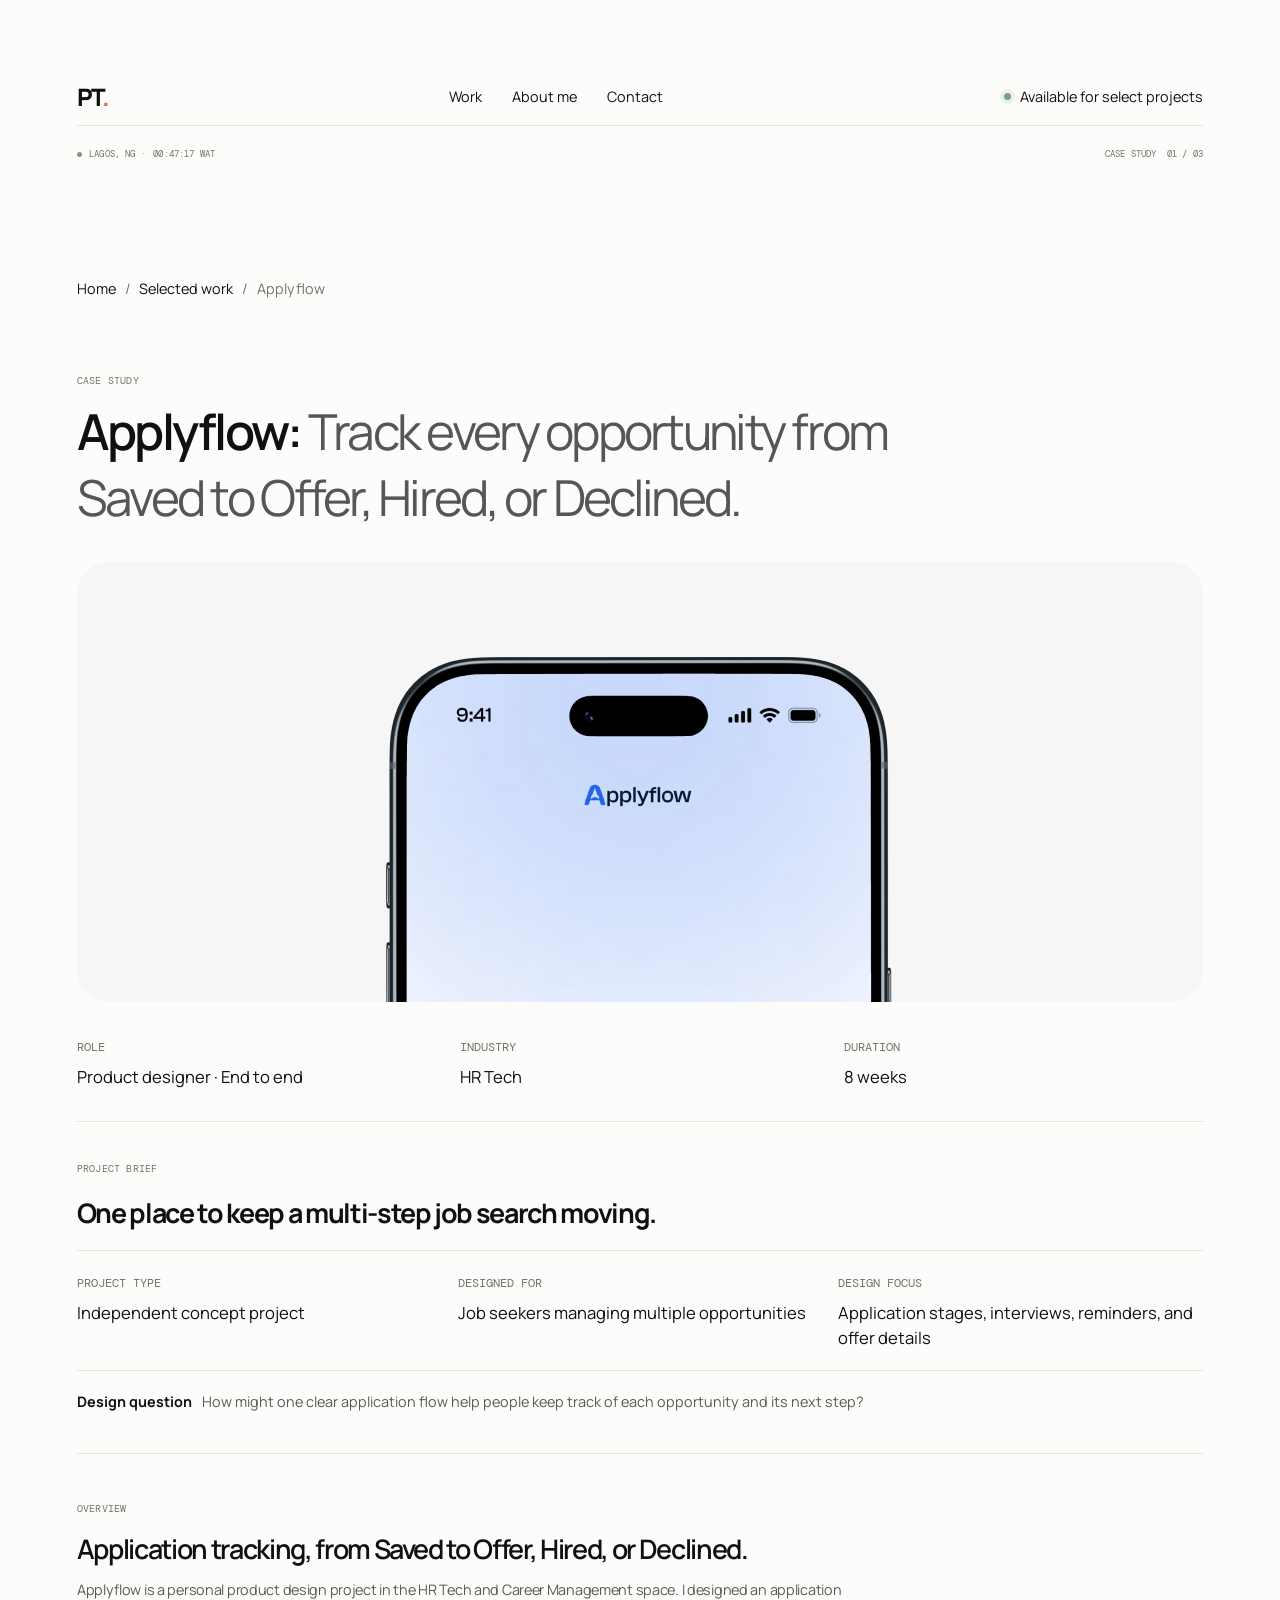
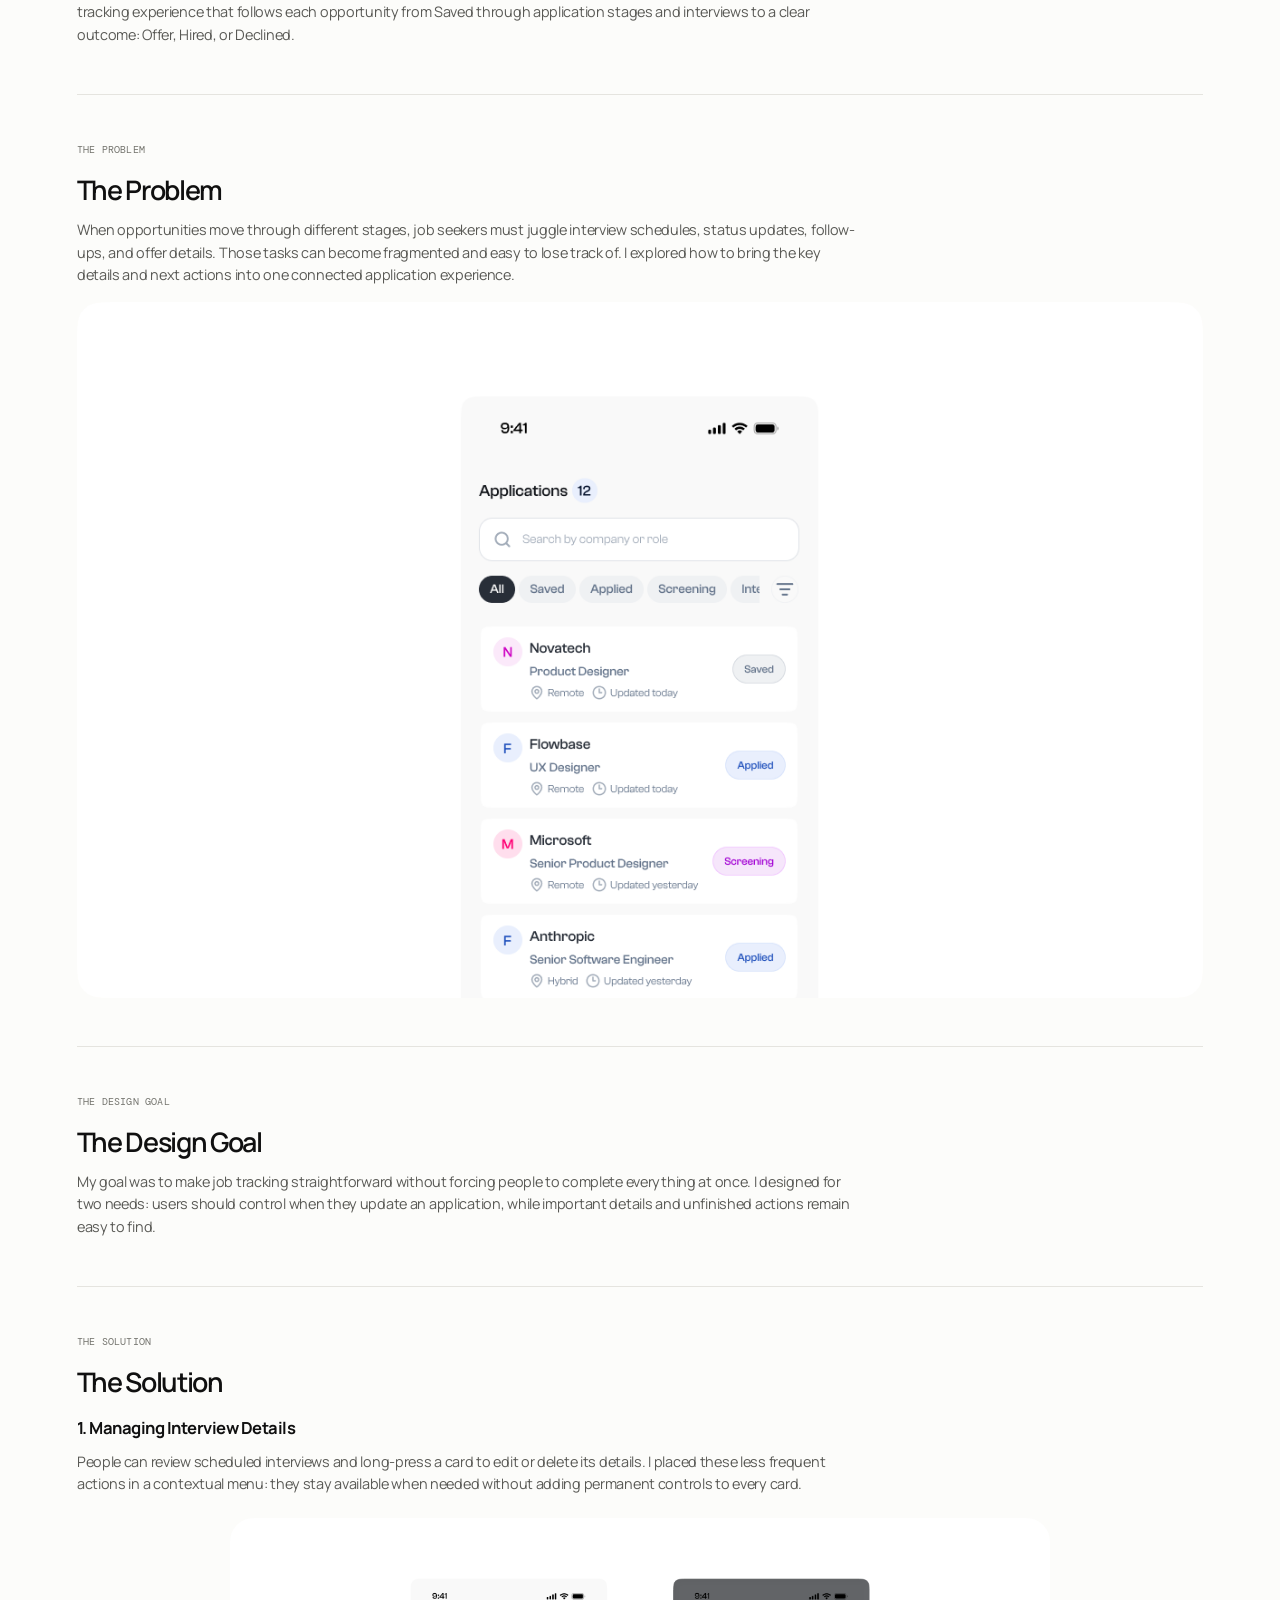
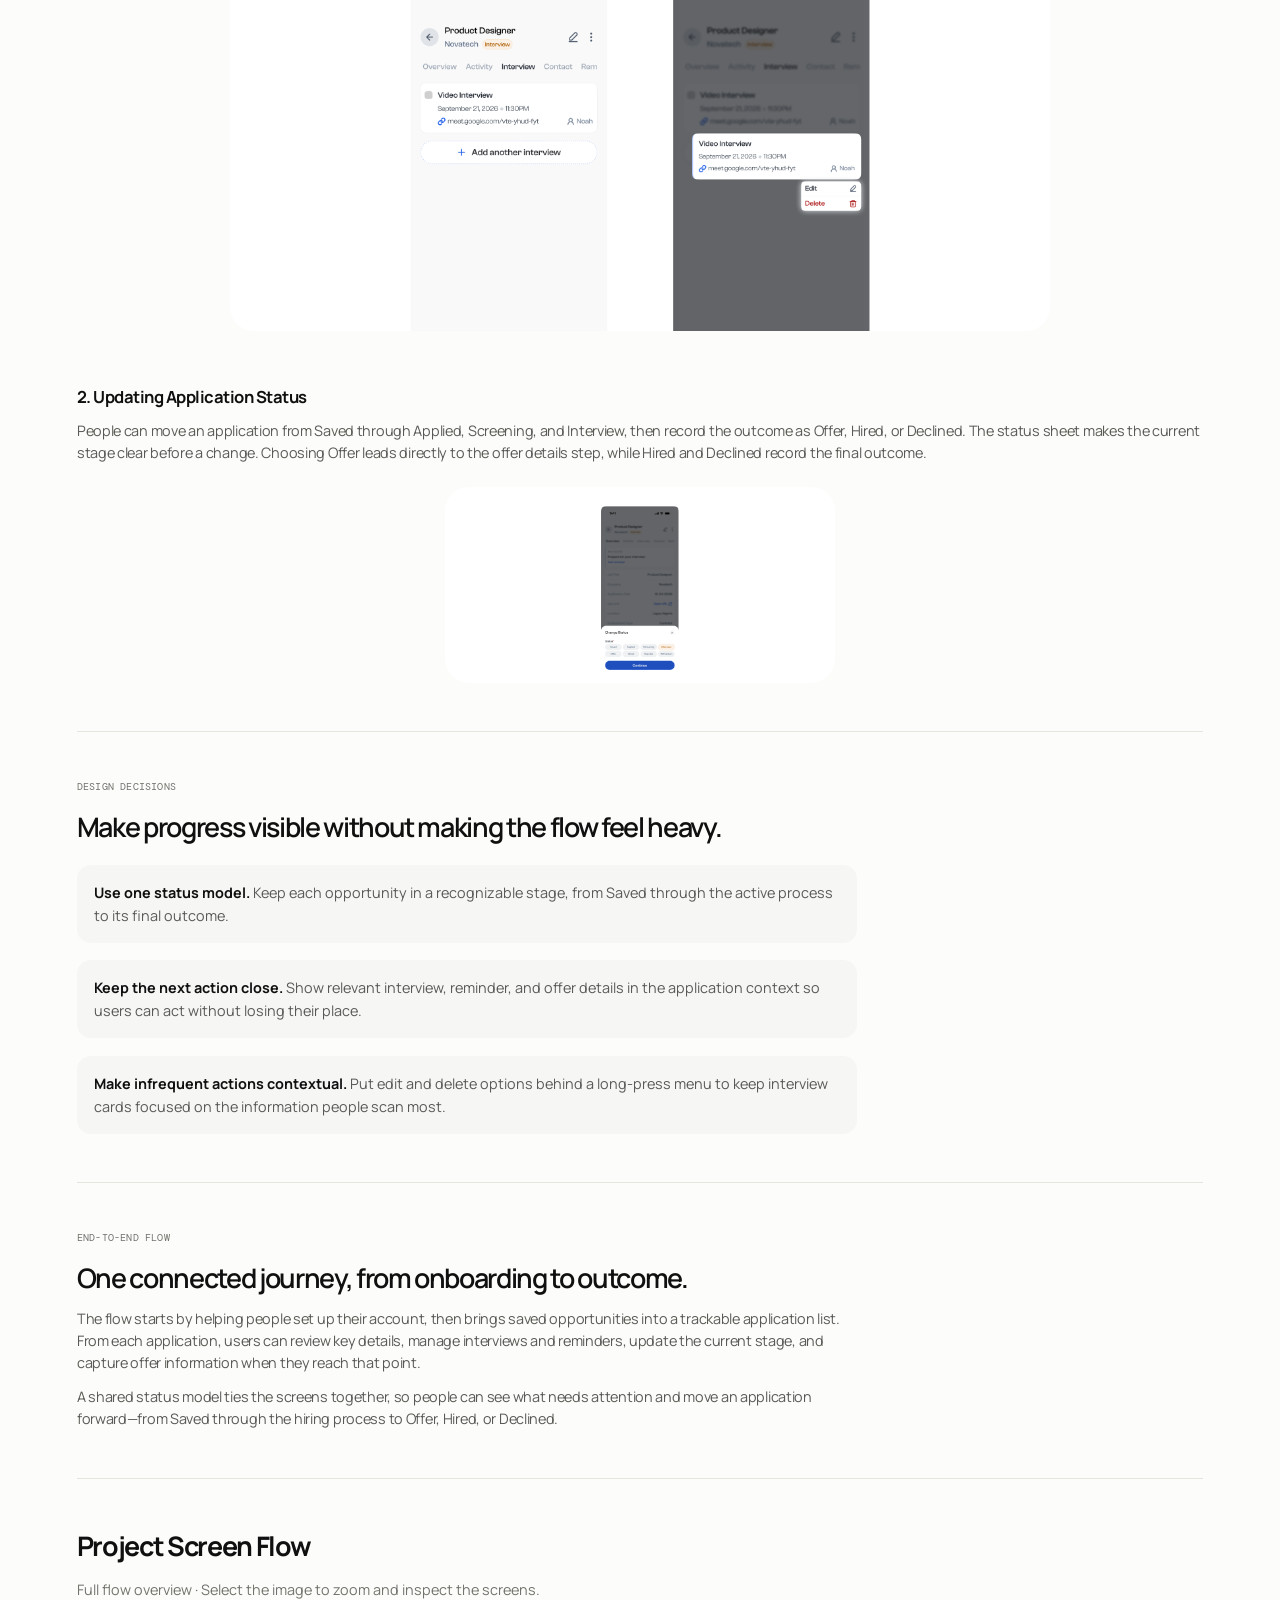
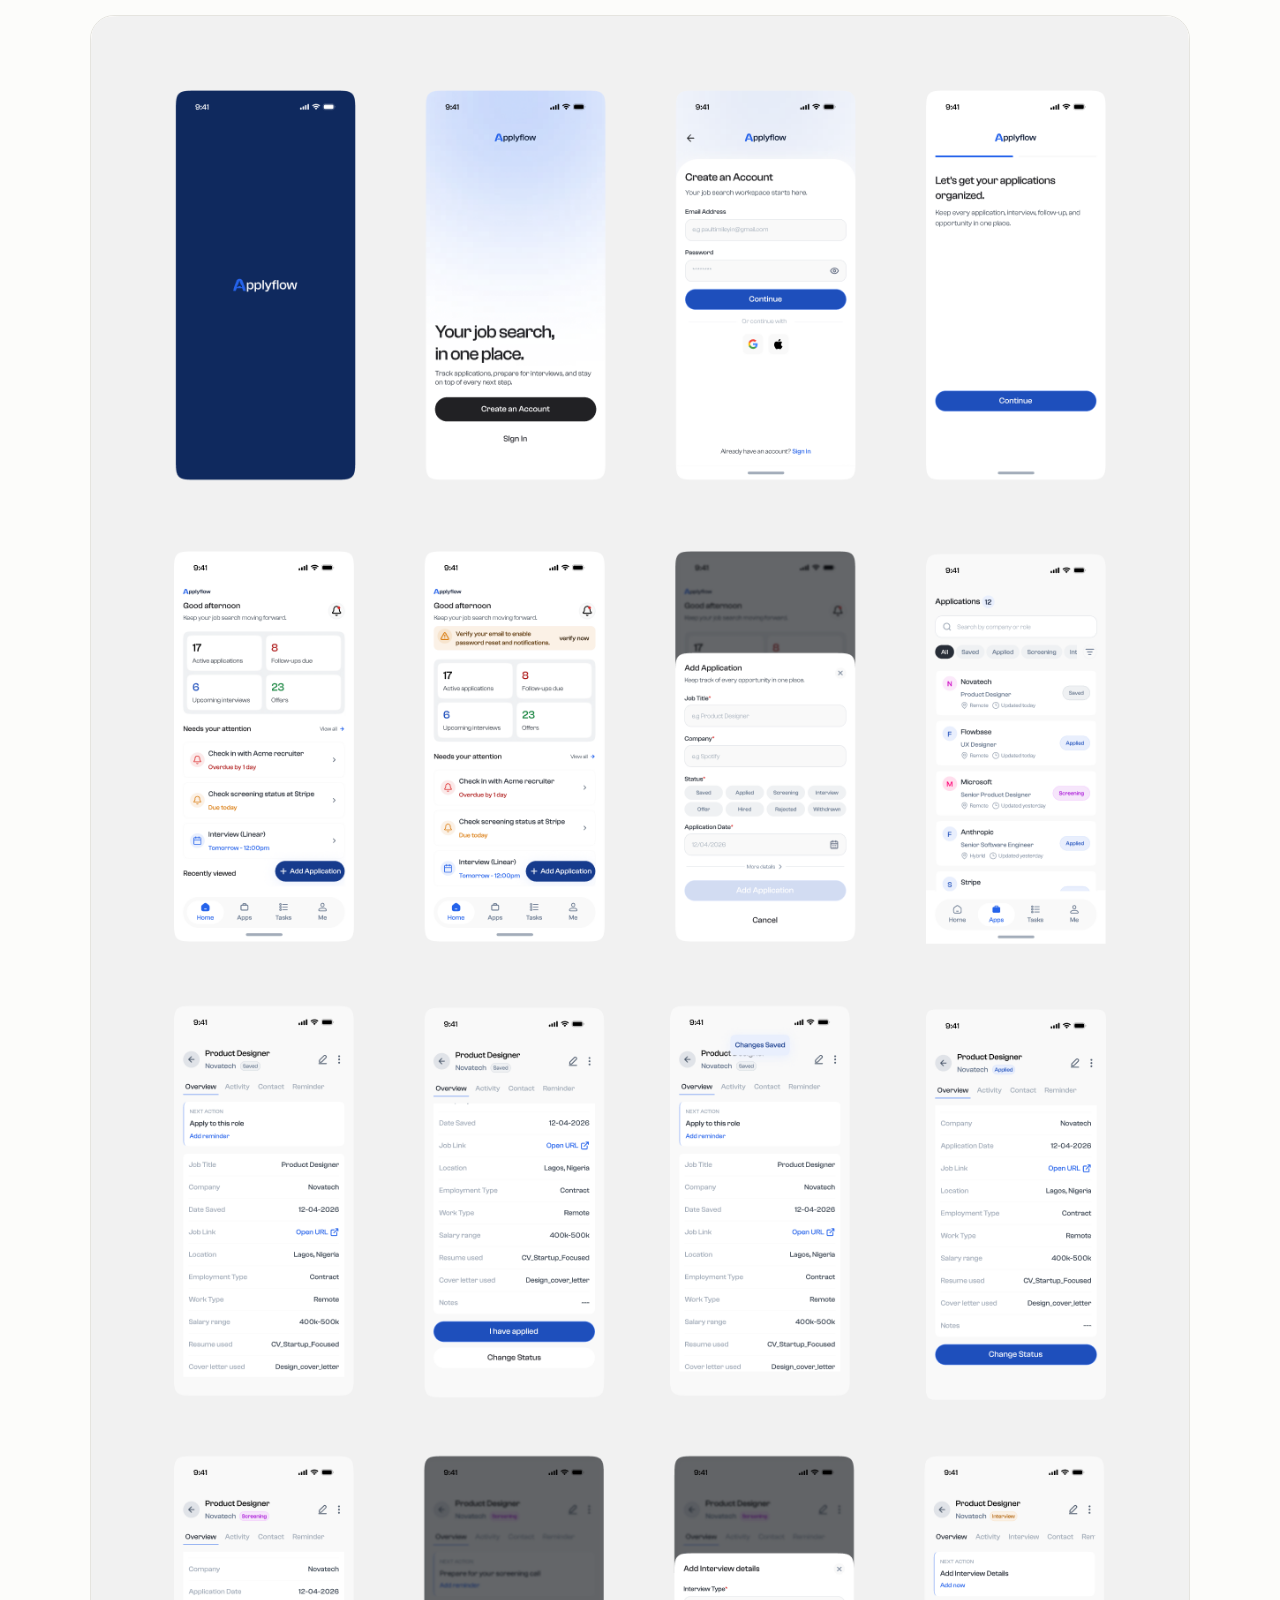
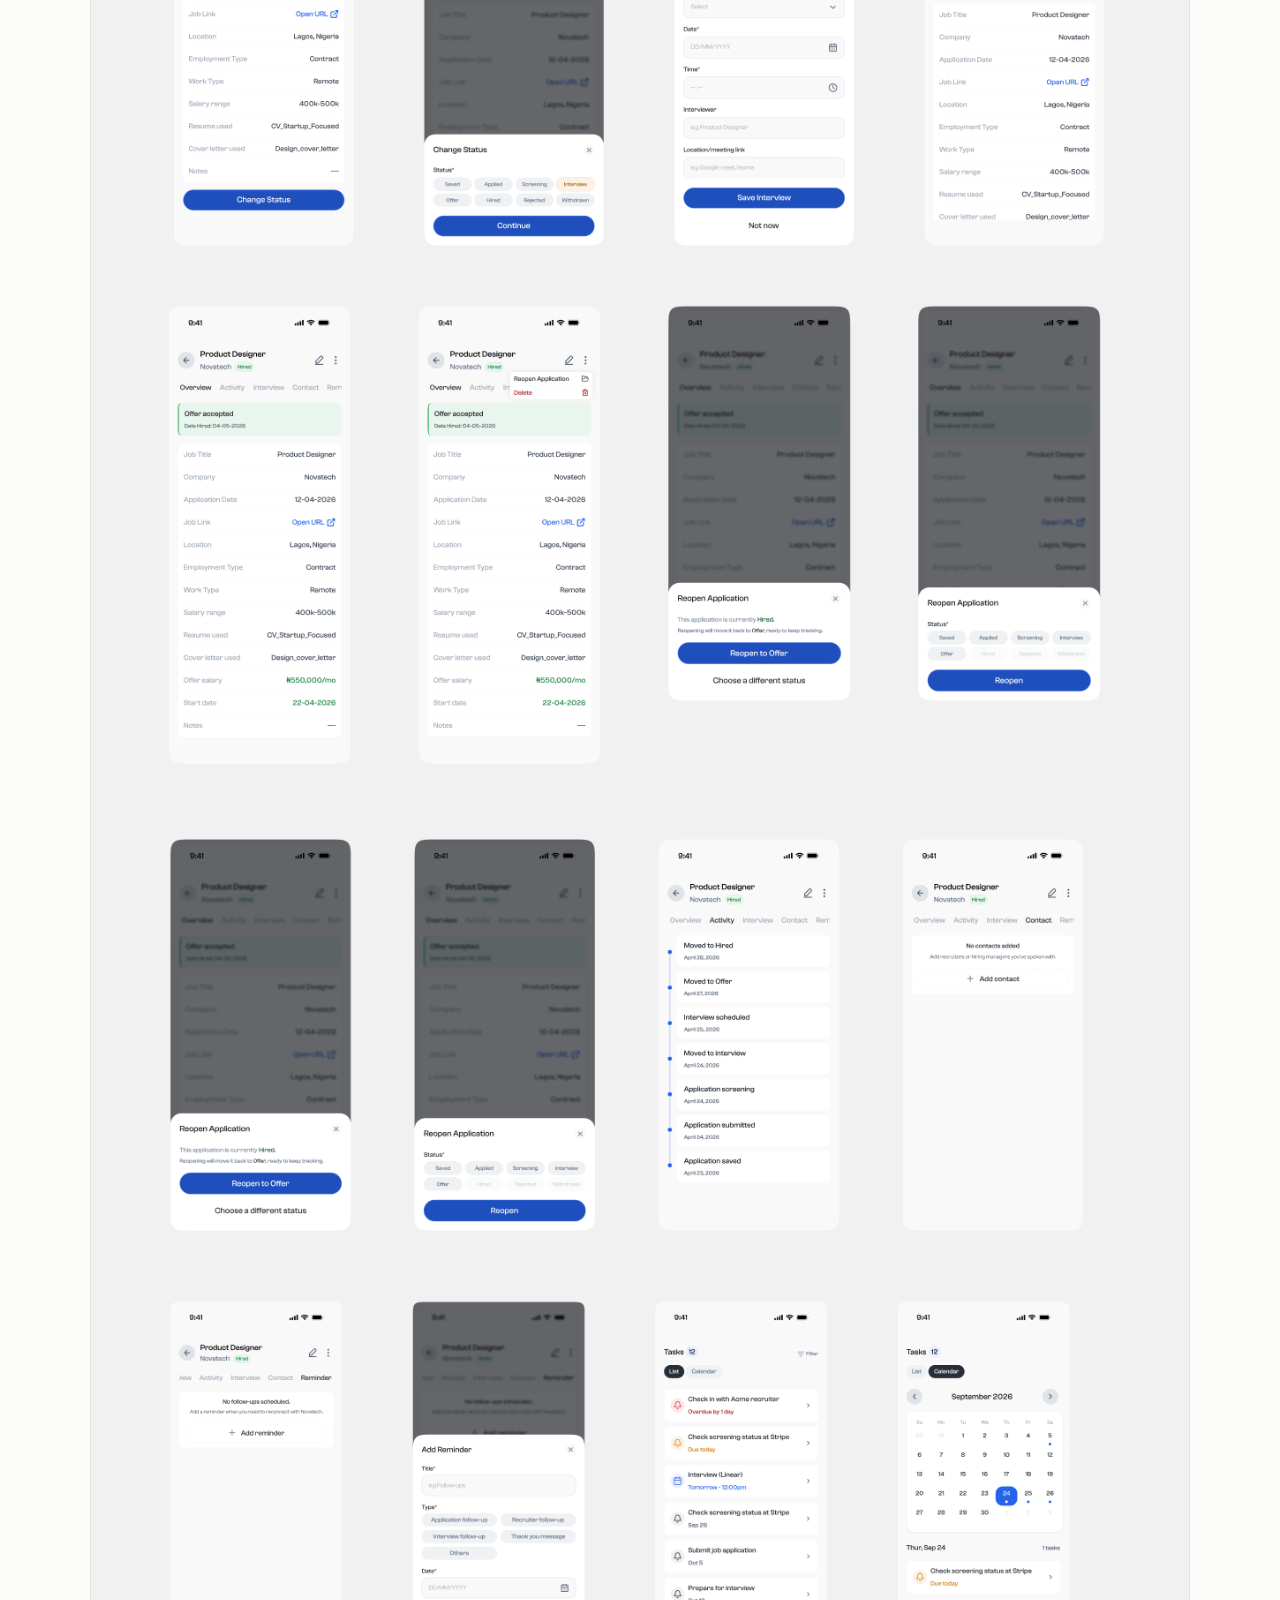
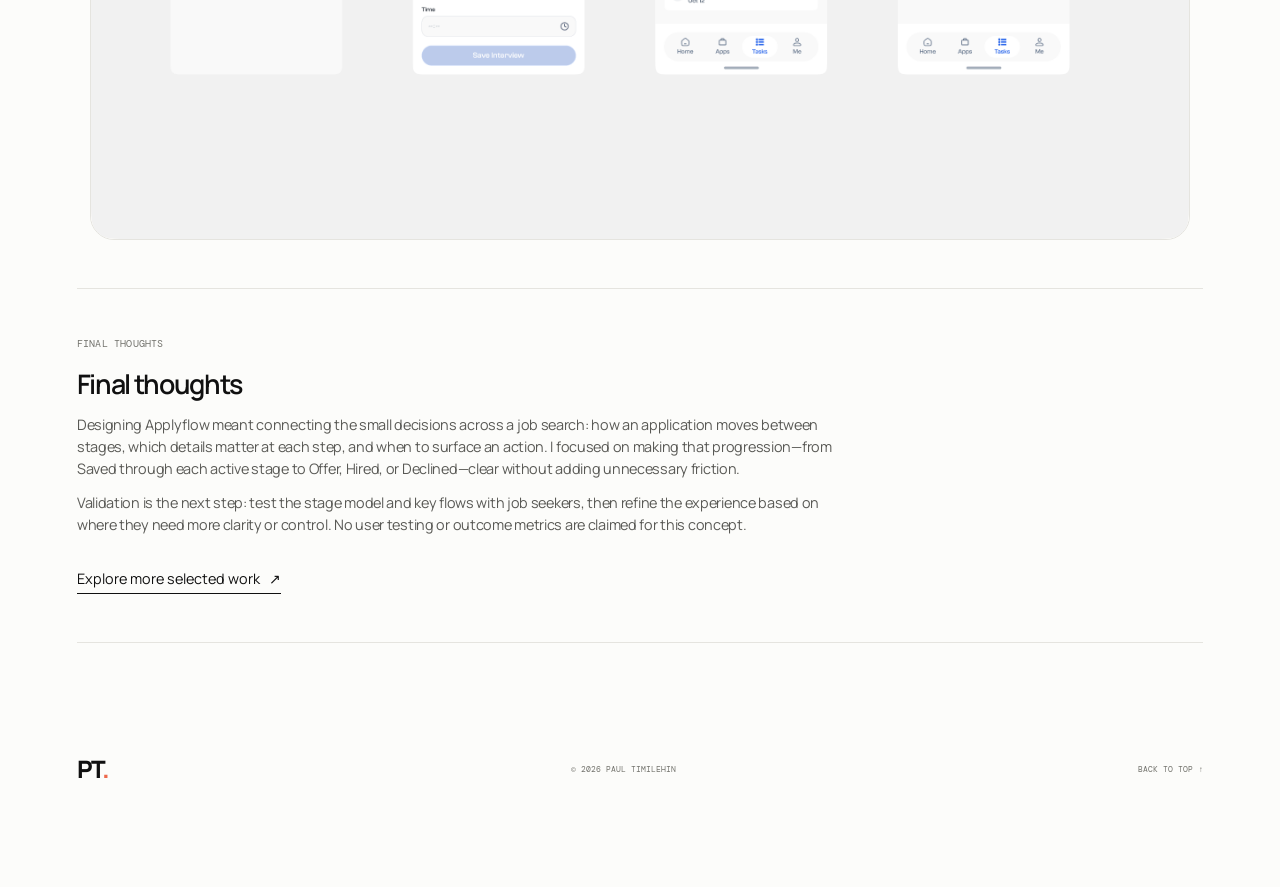
==== applyflow.html @ 63562a11 "Initial portfolio site" ====
<!doctype html>
<html lang="en">
  <head>
    <meta charset="UTF-8" />
    <meta name="viewport" content="width=device-width, initial-scale=1.0" />
    <meta name="theme-color" content="#fcfcfa" />
    <meta name="description" content="How I designed Applyflow to track opportunities from Saved through the hiring process to Offer, Hired, or Declined." />
    <title>Applyflow — Paul Timilehin</title>
    <link rel="preconnect" href="https://fonts.googleapis.com" />
    <link rel="preconnect" href="https://fonts.gstatic.com" crossorigin />
    <link href="https://fonts.googleapis.com/css2?family=DM+Mono:wght@400;500&family=Manrope:wght@400;500;600;700;800&display=swap" rel="stylesheet" />
    <link rel="stylesheet" href="styles.css" />
    <script src="applyflow.js" defer></script>
    <script src="site-clock.js" defer></script>
  </head>
  <body class="case-study-page">
    <div class="site-shell case-shell" id="top">
      <header class="site-header">
        <a class="wordmark" href="index.html" aria-label="Paul Timilehin, home">PT<span>.</span></a>
        <nav class="main-nav" id="main-nav" aria-label="Main navigation">
          <a href="index.html#work">Work</a>
          <a href="about.html">About me</a>
          <a href="index.html#contact">Contact</a>
        </nav>
        <a class="availability" href="index.html#contact"><span class="status-dot" aria-hidden="true"></span>Available for select projects</a>
        <button class="menu-toggle" type="button" aria-label="Open navigation" aria-expanded="false"><span></span><span></span></button>
      </header>
      <div class="header-subline"><span class="location-clock">LAGOS, NG · <time id="lagos-clock" aria-label="Current local time in Lagos">--:--:-- WAT</time></span><span class="case-counter">CASE STUDY&nbsp; 01 / 03</span></div>

      <main>
        <section class="case-hero" aria-labelledby="case-title">
          <nav class="breadcrumb" aria-label="Breadcrumb">
            <a href="index.html">Home</a>
            <span aria-hidden="true">/</span>
            <a href="index.html#work">Selected work</a>
            <span aria-hidden="true">/</span>
            <span aria-current="page">Applyflow</span>
          </nav>
          <div class="case-title-row">
            <div>
              <div class="section-kicker">CASE STUDY</div>
              <h1 id="case-title">Applyflow: <span>Track every opportunity from Saved to Offer, Hired, or Declined.</span></h1>
            </div>
            <p class="case-deck">Designing the moments between interview, follow-up, and offer.</p>
          </div>
          <div class="case-cover" aria-label="Applyflow mobile interface and device mockup">
            <img src="assets/applyflow-figma-23-7455.png" alt="Applyflow phone mockup on a pale gray background" />
          </div>
        </section>

        <section class="case-facts" aria-label="Project details">
          <div><span>ROLE</span><p>Product designer · End to end</p></div>
          <div><span>INDUSTRY</span><p>HR Tech</p></div>
          <div><span>DURATION</span><p>8 weeks</p></div>
        </section>

        <section class="case-brief" aria-labelledby="brief-title">
          <div class="section-kicker">PROJECT BRIEF</div>
          <h2 id="brief-title">One place to keep a multi-step job search moving.</h2>
          <div class="brief-grid">
            <div><span>PROJECT TYPE</span><p>Independent concept project</p></div>
            <div><span>DESIGNED FOR</span><p>Job seekers managing multiple opportunities</p></div>
            <div><span>DESIGN FOCUS</span><p>Application stages, interviews, reminders, and offer details</p></div>
          </div>
          <p class="brief-question"><strong>Design question</strong> How might one clear application flow help people keep track of each opportunity and its next step?</p>
        </section>

        <section class="case-intro case-copy-grid" aria-labelledby="overview-title">
          <div class="section-kicker">OVERVIEW</div>
          <div class="case-copy">
            <h2 id="overview-title">Application tracking, from Saved to Offer, Hired, or Declined.</h2>
            <p>Applyflow is a personal product design project in the HR Tech and Career Management space. I designed an application tracking experience that follows each opportunity from Saved through application stages and interviews to a clear outcome: Offer, Hired, or Declined.</p>
          </div>
        </section>

        <section class="case-challenge case-copy-grid" aria-labelledby="challenge-title">
          <div class="section-kicker">THE PROBLEM</div>
          <div class="case-copy">
            <h2 id="challenge-title">The Problem</h2>
            <p>When opportunities move through different stages, job seekers must juggle interview schedules, status updates, follow-ups, and offer details. Those tasks can become fragmented and easy to lose track of. I explored how to bring the key details and next actions into one connected application experience.</p>
          </div>
          <div class="case-wide-visual"><img src="assets/applyflow-figma-26-7613.png" alt="Applyflow applications list on a mobile device" loading="lazy" decoding="async" /></div>
        </section>

        <section class="case-copy-grid" aria-labelledby="goal-title">
          <div class="section-kicker">THE DESIGN GOAL</div>
          <div class="case-copy">
            <h2 id="goal-title">The Design Goal</h2>
            <p>My goal was to make job tracking straightforward without forcing people to complete everything at once. I designed for two needs: users should control when they update an application, while important details and unfinished actions remain easy to find.</p>
          </div>
        </section>

        <section class="case-solution" aria-labelledby="solution-title">
          <div class="case-copy-grid case-solution-copy">
            <div class="section-kicker">THE SOLUTION</div>
            <div class="case-copy">
              <h2 id="solution-title">The Solution</h2>
              <h3>1. Managing Interview Details</h3>
              <p>People can review scheduled interviews and long-press a card to edit or delete its details. I placed these less frequent actions in a contextual menu: they stay available when needed without adding permanent controls to every card.</p>
            </div>
          </div>
          <img src="assets/applyflow-figma-26-8678.png" alt="Interview details screen with a contextual edit and delete menu" loading="lazy" decoding="async" />
          <div class="case-copy case-solution-followup">
            <h3>2. Updating Application Status</h3>
            <p>People can move an application from Saved through Applied, Screening, and Interview, then record the outcome as Offer, Hired, or Declined. The status sheet makes the current stage clear before a change. Choosing Offer leads directly to the offer details step, while Hired and Declined record the final outcome.</p>
          </div>
          <img class="case-solution-status" src="assets/applyflow-figma-26-9457.png" alt="Application details screen with a change status sheet" loading="lazy" decoding="async" />
        </section>

        <section class="case-decisions case-copy-grid" aria-labelledby="decisions-title">
          <div class="section-kicker">DESIGN DECISIONS</div>
          <div class="case-copy">
            <h2 id="decisions-title">Make progress visible without making the flow feel heavy.</h2>
            <ul class="decision-list">
              <li><strong>Use one status model.</strong> Keep each opportunity in a recognizable stage, from Saved through the active process to its final outcome.</li>
              <li><strong>Keep the next action close.</strong> Show relevant interview, reminder, and offer details in the application context so users can act without losing their place.</li>
              <li><strong>Make infrequent actions contextual.</strong> Put edit and delete options behind a long-press menu to keep interview cards focused on the information people scan most.</li>
            </ul>
          </div>
        </section>

        <section class="case-end-to-end case-copy-grid" aria-labelledby="journey-title">
          <div class="section-kicker">END-TO-END FLOW</div>
          <div class="case-copy">
            <h2 id="journey-title">One connected journey, from onboarding to outcome.</h2>
            <p>The flow starts by helping people set up their account, then brings saved opportunities into a trackable application list. From each application, users can review key details, manage interviews and reminders, update the current stage, and capture offer information when they reach that point.</p>
            <p>A shared status model ties the screens together, so people can see what needs attention and move an application forward—from Saved through the hiring process to Offer, Hired, or Declined.</p>
          </div>
        </section>

        <section class="case-flow" aria-labelledby="flow-title">
          <h2 id="flow-title">Project Screen Flow</h2>
          <p class="case-flow-hint">Full flow overview · Select the image to zoom and inspect the screens.</p>
          <button class="case-flow-zoom" type="button" aria-label="Open the full Applyflow screen flow for a closer look" aria-haspopup="dialog">
            <img src="assets/applyflow-screen-flow-figma.png" alt="Figma screen-flow overview for Applyflow, showing onboarding, applications, interviews, status changes, reminders, and tasks" loading="lazy" decoding="async" />
            <span aria-hidden="true">View full screen flow <span>↗</span></span>
          </button>
          <dialog class="flow-dialog" aria-labelledby="flow-dialog-title">
            <div class="flow-dialog-header">
              <h3 id="flow-dialog-title">Applyflow screen flow</h3>
              <div class="flow-dialog-actions">
                <button class="flow-zoom-control" type="button" data-flow-zoom="out" aria-label="Zoom out">−</button>
                <span class="flow-zoom-level" aria-live="polite">100%</span>
                <button class="flow-zoom-control" type="button" data-flow-zoom="in" aria-label="Zoom in">+</button>
                <button class="flow-dialog-close" type="button" aria-label="Close screen flow">×</button>
              </div>
            </div>
            <div class="flow-dialog-viewport" tabindex="0" aria-label="Scrollable full-size screen flow image">
              <img src="assets/applyflow-screen-flow-figma.png" alt="Full-size Figma screen-flow for Applyflow, showing onboarding, applications, interviews, status changes, reminders, and tasks" />
            </div>
          </dialog>
        </section>

        <section class="case-outcome case-copy-grid" aria-labelledby="outcome-title">
          <div class="section-kicker">FINAL THOUGHTS</div>
          <div class="case-copy">
            <h2 id="outcome-title">Final thoughts</h2>
            <p>Designing Applyflow meant connecting the small decisions across a job search: how an application moves between stages, which details matter at each step, and when to surface an action. I focused on making that progression—from Saved through each active stage to Offer, Hired, or Declined—clear without adding unnecessary friction.</p>
            <p>Validation is the next step: test the stage model and key flows with job seekers, then refine the experience based on where they need more clarity or control. No user testing or outcome metrics are claimed for this concept.</p>
            <a class="case-next" href="index.html#work">Explore more selected work <span aria-hidden="true">↗</span></a>
          </div>
        </section>

        <section class="case-cta" aria-label="Get in touch">
          <div class="contact-topline"><span>HAVE A GOOD ONE IN MIND?</span><span>LET’S TALK</span></div>
          <h2>Let’s make<br />something matter</h2>
          <a class="email-link" href="mailto:paultimileyin1395@gmail.com">paultimileyin1395@gmail.com <span aria-hidden="true">↗</span></a>
        </section>
      </main>

      <footer class="site-footer">
        <a class="wordmark" href="index.html">PT<span>.</span></a>
        <span>© <span id="year">2026</span> PAUL TIMILEHIN</span>
        <a class="back-top" href="#top">BACK TO TOP ↑</a>
      </footer>
    </div>
  </body>
</html>
---- styles.css ----
:root {
  color-scheme: light;
  /* Material-inspired semantic roles, adapted to the portfolio palette. */
  --md-primary: #445947;
  --md-on-primary: #fcfcfa;
  --md-primary-container: #e8eee7;
  --md-on-primary-container: #243428;
  --md-surface: #fcfcfa;
  --md-surface-container: #f6f6f5;
  --md-on-surface: #101010;
  --md-on-surface-variant: #73736d;
  --md-outline: #e5e4df;
  --md-accent: #ed694d;
  --paper: var(--md-surface);
  --ink: var(--md-on-surface);
  --muted: var(--md-on-surface-variant);
  --line: var(--md-outline);
  --soft: var(--md-surface-container);
  --orange: #ed694d;
  --sage: #83957e;
  --lilac: #c8b9df;
  --green: var(--md-primary);
  --page-gutter: clamp(1.25rem, 6vw, 6rem);
  --space-1: 4px;
  --space-2: 8px;
  --space-3: 12px;
  --space-4: 16px;
  --space-5: 24px;
  --space-6: 32px;
  --space-7: 48px;
  --shape-sm: 12px;
  --shape-md: 16px;
  --shape-lg: 24px;
  --shape-xl: 32px;
  --motion-fast: 180ms;
  --motion-medium: 300ms;
  --motion-slow: 500ms;
  --mono: "DM Mono", monospace;
  --sans: "Manrope", "DM Sans", sans-serif;
  --type-xs: clamp(0.7rem, 0.67rem + 0.12vw, 0.8rem);
  --type-sm: clamp(0.8rem, 0.74rem + 0.2vw, 0.95rem);
  --type-base: clamp(0.94rem, 0.88rem + 0.2vw, 1.06rem);
  --type-lg: clamp(1.12rem, 1rem + 0.42vw, 1.4rem);
  --type-xl: clamp(1.45rem, 1.2rem + 0.85vw, 2rem);
  --type-display: clamp(2.3rem, 1.2rem + 5vw, 5rem);
  --ease: cubic-bezier(.2,.75,.25,1);
  --motion-standard: cubic-bezier(.2,0,0,1);
}

* { box-sizing: border-box; }
html { scroll-behavior: smooth; scroll-padding-top: 30px; }
body {
  margin: 0;
  background: var(--paper);
  color: var(--ink);
  font-family: var(--sans);
  -webkit-font-smoothing: antialiased;
  overflow-x: hidden;
}
button, a { -webkit-tap-highlight-color: transparent; }
button { font: inherit; }
::selection { color: #fff; background: var(--green); }
.site-shell { max-width: 1600px; margin: 0 auto; padding: 68px var(--page-gutter); }
a:focus-visible, button:focus-visible {
  outline: 2px solid var(--orange);
  outline-offset: 4px;
}

.site-header {
  height: 58px;
  border-bottom: 1px solid var(--line);
  display: flex;
  align-items: center;
  justify-content: space-between;
  position: relative;
  z-index: 10;
}
.wordmark {
  color: var(--ink);
  text-decoration: none;
  font-size: 24px;
  font-weight: 800;
  line-height: 1;
  letter-spacing: -2px;
}
.wordmark span { color: var(--orange); }
.main-nav {
  display: flex;
  align-items: center;
  gap: 30px;
  margin: 0 auto;
}
.main-nav a, .availability {
  color: var(--ink);
  font-size: var(--type-sm);
  text-decoration: none;
  transition: color var(--motion-fast) ease;
}
.main-nav a { min-height: 44px; display: inline-flex; align-items: center; }
.main-nav a { position: relative; transition: color var(--motion-fast) ease, transform var(--motion-fast) var(--ease); }
.main-nav a::after {
  position: absolute;
  right: 0;
  bottom: 5px;
  left: 0;
  height: 1px;
  background: currentColor;
  content: "";
  transform: scaleX(0);
  transform-origin: left;
  transition: transform var(--motion-fast) var(--ease);
}
.main-nav a:hover, .main-nav a[aria-current="page"] { transform: translateY(-1px); }
.main-nav a:hover::after, .main-nav a[aria-current="page"]::after { transform: scaleX(1); }
.menu-toggle { min-width: 44px; min-height: 44px; }
.main-nav a:hover, .availability:hover { color: var(--orange); }
.availability { display: flex; align-items: center; gap: 9px; }
.status-dot {
  width: 7px;
  height: 7px;
  border-radius: 50%;
  background: #77a17b;
  box-shadow: 0 0 0 4px #77a17b1d;
}
.menu-toggle { display: none; }
.header-subline {
  height: 20px;
  margin-top: 18px;
  display: flex;
  align-items: center;
  justify-content: space-between;
  color: var(--muted);
  font: 9px var(--mono);
  letter-spacing: .02em;
}
.location-clock { display: inline-flex; align-items: center; gap: .45rem; white-space: nowrap; }
.location-clock::before { width: 5px; height: 5px; flex: 0 0 5px; border-radius: 50%; background: #77a17b; content: ""; animation: clock-pulse 2.4s ease-out infinite; }
.location-clock time { font-variant-numeric: tabular-nums; }
@keyframes clock-pulse { 0% { box-shadow: 0 0 0 0 #77a17b55; } 70%, 100% { box-shadow: 0 0 0 5px #77a17b00; } }
.social-links { display: flex; align-items: center; gap: 12px; }
.social-links a {
  display: inline-grid;
  place-items: center;
  width: 20px;
  height: 20px;
  opacity: .75;
  transition: opacity .2s ease, transform .2s var(--ease);
}
.social-links a:hover { opacity: 1; transform: translateY(-2px); }
.social-links img { display: block; width: 16px; height: 16px; }

.hero { margin-top: 94px; }
.hero-intro {
  min-height: 169px;
  display: grid;
  grid-template-columns: minmax(280px, 412px) minmax(390px, 533px);
  justify-content: space-between;
  gap: 40px;
}
.designer-label { display: flex; flex-direction: column; align-items: flex-start; gap: 14px; }
.designer-label img { display: block; width: 41px; height: 41px; border-radius: 50%; object-fit: cover; }
.designer-label span, .section-kicker, .contact-topline, .dialog-kicker {
  color: var(--muted);
  font: 11px var(--mono);
  letter-spacing: .02em;
}
.designer-label span { font-size: clamp(1.1rem, .85rem + 1.1vw, 1.5rem); line-height: 1.3; }
.hero-message { min-width: 0; }
.audience-tabs, .work-tabs { display: flex; align-items: center; gap: 17px; }
.audience-tabs { margin: 0 0 14px; }
.audience-tabs button, .work-tabs button {
  position: relative;
  border: 0;
  padding: 0;
  color: #5e5e5b;
  background: transparent;
  font-size: var(--type-sm);
  cursor: pointer;
  white-space: nowrap;
  transition: color .2s ease, opacity .2s ease;
}
.audience-tabs button:hover, .work-tabs button:hover { color: var(--orange); }
.audience-tabs button[aria-selected="true"] { color: #e65300; }
.hero h1 {
  max-width: 555px;
  margin: 0;
  font-size: clamp(1.65rem, 1rem + 2vw, 2.4rem);
  font-weight: 600;
  line-height: 1.32;
  letter-spacing: -.07em;
  text-wrap: pretty;
}
.hero-art {
  position: relative;
  width: 100vw;
  height: 339px;
  margin: 94px 0 0 calc(50% - 50vw);
  overflow: hidden;
  background: #e8e4dc;
  isolation: isolate;
}
.hero-art::before {
  position: absolute;
  z-index: 0;
  inset: -12%;
  background: radial-gradient(ellipse at center, #fff8 0, #fff4 30%, #fff0 68%);
  content: "";
  opacity: .72;
  pointer-events: none;
  transform: translate3d(calc(var(--pointer-x, 0px) * .45), calc(var(--pointer-y, 0px) * .45), 0);
  transition: transform .75s var(--ease);
}
.art-orbit {
  position: absolute;
  border: 1px solid #b6b3ac;
  border-radius: 50%;
  transform: rotate(-8deg);
}
.orbit-one { width: 64%; height: 260px; top: 24px; left: 18%; }
.orbit-two { width: 72%; height: 322px; top: 7px; left: 14%; }
.orbit-one, .orbit-two, .art-sun, .art-block { transition: transform .45s cubic-bezier(.2,.75,.25,1); }
.orbit-one { transform: translate3d(calc(var(--pointer-x, 0px) * -.18), calc(var(--pointer-y, 0px) * -.12), 0) rotate(-8deg); }
.orbit-two { transform: translate3d(calc(var(--pointer-x, 0px) * -.28), calc(var(--pointer-y, 0px) * -.18), 0) rotate(-8deg); }
.orbit-one { animation: orbit-drift 17s ease-in-out infinite alternate, orbit-tilt 23s ease-in-out infinite alternate; }
.orbit-two { animation: orbit-drift 22s ease-in-out -8s infinite alternate-reverse, orbit-counter-tilt 29s ease-in-out -8s infinite alternate; }
.art-sun {
  position: absolute;
  z-index: 1;
  top: 76px;
  left: calc(50% - 80px);
  width: 160px;
  height: 160px;
  border-radius: 50%;
  background: var(--orange);
  box-shadow: 0 10px 28px #ed694d18;
  transform: translate3d(calc(var(--pointer-x, 0px) * .32), calc(var(--pointer-y, 0px) * .25), 0);
  animation: sun-float 7.5s ease-in-out infinite;
}
.art-block {
  position: absolute;
  z-index: 2;
  width: 220px;
  height: 92px;
  border-radius: 3px;
}
.block-one { left: 25%; top: 190px; background: var(--lilac); transform: translate3d(calc(var(--pointer-x, 0px) * .18), calc(var(--pointer-y, 0px) * .14), 0) rotate(-1deg); animation: block-one-drift 8.5s ease-in-out -2s infinite alternate; }
.block-two { left: 60%; top: 115px; width: 190px; height: 86px; background: var(--sage); transform: translate3d(calc(var(--pointer-x, 0px) * -.16), calc(var(--pointer-y, 0px) * -.12), 0); animation: block-two-drift 9.5s ease-in-out -5s infinite alternate; }
@keyframes orbit-drift { from { translate: 0 0; } to { translate: 12px 7px; } }
@keyframes orbit-tilt { from { rotate: -1deg; } to { rotate: 2deg; } }
@keyframes orbit-counter-tilt { from { rotate: 1deg; } to { rotate: -2deg; } }
@keyframes sun-float { 0%, 100% { translate: 0 0; scale: 1; box-shadow: 0 10px 28px #ed694d18; } 50% { translate: 0 -12px; scale: 1.045; box-shadow: 0 19px 38px #ed694d32; } }
@keyframes block-one-drift { from { translate: 0 0; rotate: -1deg; } to { translate: 13px -12px; rotate: 1deg; } }
@keyframes block-two-drift { from { translate: 0 0; rotate: 1deg; } to { translate: -11px 13px; rotate: -1deg; } }

.work-section { margin-top: 110px; }
.section-kicker { font-size: 10px; }
.work-heading { margin-top: 20px; }
.work-tabs { gap: 20px; }
.work-tabs button { font-size: clamp(.9rem, .84rem + .16vw, 1rem); color: #73736d; }
.work-tabs button[aria-selected="true"] { color: var(--ink); }
.project-grid {
  display: grid;
  grid-template-columns: repeat(2, minmax(0, 1fr));
  gap: 54px 4.25%;
  margin-top: 48px;
  transition: gap .3s var(--ease);
}
.project-grid[hidden] { display: none !important; }
.project-card {
  min-width: 0;
  display: block;
  padding: 0;
  border: 0;
  background: transparent;
  color: inherit;
  text-align: left;
  cursor: pointer;
  font: inherit;
  text-decoration: none;
}
.project-visual {
  position: relative;
  display: block;
  height: 323px;
  overflow: hidden;
  border-radius: var(--shape-lg);
  background: var(--soft);
  isolation: isolate;
  transition: border-radius .3s ease, transform .45s var(--ease), box-shadow .35s ease;
}
.project-card:hover .project-visual {
  transform: translateY(-4px);
  box-shadow: 0 16px 36px #17171412;
}
.project-meta {
  min-height: 45px;
  margin-top: 13px;
  display: flex;
  align-items: center;
  justify-content: space-between;
}
.project-name { font-size: clamp(1.2rem, .92rem + .9vw, 1.65rem); font-weight: 600; letter-spacing: -.055em; }
.project-arrow { display: block; width: 32px; height: 32px; transition: transform .25s var(--ease); }
.project-card:hover .project-arrow { transform: translate(3px,-3px); }
.project-card:focus-visible .project-visual { transform: translateY(-4px); box-shadow: 0 16px 36px #17171412; }

/* Applyflow device mockup */
.applyflow-visual { background: #f6f6f6; }
.applyflow-mockup {
  position: absolute;
  top: 38px;
  left: 38.1%;
  width: 203px;
  height: 369px;
  transform: scale(var(--device-scale, 1));
  transform-origin: top left;
}
.applyflow-mockup img { position: absolute; display: block; object-fit: contain; pointer-events: none; }
.applyflow-hand { z-index: 1; left: 57px; top: 244px; width: 146px; height: 125px; }
.applyflow-phone { z-index: 2; left: 0; top: 0; width: 130px; height: 269px; }
.applyflow-screen { z-index: 3; left: 5px; top: 4px; width: 120px; height: 260px; }
.applyflow-thumb { z-index: 4; left: 65px; top: 233px; width: 50px; height: 52px; }

/* Fitfuel SVG mockup */
.fitfuel-visual { background: #f6f6f6; }
.fitfuel-mockup { position:absolute; top:50%; left:50%; display:block; width:min(100%,517px); height:auto; aspect-ratio:517 / 323; transform:translate(-50%,-50%); transform-origin:center; }
.fitfuel-mockup img { position:static; display:block; width:100%; height:100%; object-fit:contain; pointer-events:none; }

/* ProfitPulse supplied dashboard mockup */
.profitpulse-visual { background: #f6f6f6; }
.profitpulse-art { position:absolute; top:50%; left:50%; display:block; width:min(100%,596px); height:auto; aspect-ratio:596 / 323; transform:translate(-50%,-50%); object-fit:contain; pointer-events:none; }

.experience-section { margin-top: 152px; }
.experience-list { display: flex; flex-direction: column; gap: 21px; margin-top: 48px; }
.experience-card { padding: var(--space-4); border: 1px solid var(--line); border-radius: var(--shape-md); background: var(--paper); }
.experience-heading { display: flex; align-items: center; justify-content: space-between; gap: 24px; margin-bottom: 10px; }
.experience-heading h3 { margin: 0; font-size: clamp(1rem, .85rem + .55vw, 1.25rem); line-height: 1.4; font-weight: 600; letter-spacing: -.025em; }
.experience-heading h3 span { font-weight: 500; }
.experience-heading time { flex: 0 0 auto; color: #424242; font-size: var(--type-sm); white-space: nowrap; }
.experience-card ul { margin: 0; padding-left: 25px; font-size: clamp(.88rem, .8rem + .22vw, 1rem); line-height: 1.65; letter-spacing: -.025em; }
.experience-card li { padding-left: 2px; }
.experience-card li+li { margin-top: 1px; }

.contact-section {
  min-height: 600px;
  margin-top: 135px;
  padding: 45px 50px 50px;
  border-radius: var(--shape-lg);
  overflow: hidden;
  background: var(--green);
  color: var(--paper);
}
.contact-topline { display: flex; justify-content: space-between; color: #c2c7ba; font-size: 10px; }
.contact-section h2 {
  max-width: 100%;
  margin: 103px 0 0;
  font-size: var(--type-display);
  line-height: 1.1;
  font-weight: 600;
  letter-spacing: -.075em;
}
.contact-bottom {
  min-height: 63px;
  margin-top: 69px;
  padding-top: 27px;
  display: flex;
  align-items: flex-start;
  justify-content: space-between;
  border-top: 1px solid #758573;
}
.email-link { color: var(--paper); font-size: 20px; text-decoration: none; transition: opacity .2s ease; }
.email-link:hover { opacity: .72; }
.email-link span { display: inline-block; margin-left: 6px; font-size: .9em; }
.contact-bottom .social-links img { filter: brightness(0) invert(1); }
.site-footer { min-height: 100px; margin-top: 76px; display: flex; align-items: center; justify-content: space-between; }
.site-footer .wordmark { font-size: 24px; }
.site-footer>span, .back-top { color: var(--muted); font: 8px var(--mono); text-decoration: none; }
.back-top { transition: color .2s ease; }.back-top:hover { color: var(--orange); }

.project-dialog {
  width: min(920px, calc(100vw - 32px));
  max-width: none;
  max-height: calc(100dvh - 32px);
  padding: 24px;
  border: 0;
  border-radius: var(--shape-lg);
  color: var(--ink);
  background: var(--paper);
  box-shadow: 0 24px 100px #0003;
}
.project-dialog::backdrop { background: #151710a8; backdrop-filter: blur(5px); }
.dialog-header { display: flex; align-items: flex-start; justify-content: space-between; gap: 20px; margin-bottom: 18px; }
.dialog-kicker { font-size: 9px; }
.dialog-header h2 { margin: 5px 0 0; font-size: 27px; letter-spacing: -.05em; }
.dialog-close { flex: 0 0 38px; width: 38px; height: 38px; border: 1px solid var(--line); border-radius: 50%; background: transparent; cursor: pointer; font-size: 25px; line-height: 1; transition: background .2s ease,color .2s ease; }
.dialog-close:hover { background: var(--ink); color: white; }
.dialog-art .project-visual { height: min(56vh, 460px); }
.dialog-art .applyflow-mockup { --device-scale: 1.25; left: 42%; }
.dialog-art .fitfuel-mockup { width: min(92%, 650px); top: 50%; transform: translate(-50%, -50%); }
.dialog-art .profitpulse-art { width: min(100%, 596px); }
.dialog-hint { margin: 14px 0 0; color: var(--muted); font-size: 12px; }
.interaction-toast { position: fixed; z-index: 30; right: 24px; bottom: 24px; padding: 12px 18px; border-radius: 30px; color: white; background: var(--green); font-size: 13px; opacity: 0; transform: translateY(10px); pointer-events: none; transition: opacity .25s ease, transform .25s var(--ease); }
.interaction-toast.is-visible { opacity: 1; transform: translateY(0); }
.visually-hidden { position: absolute; width: 1px; height: 1px; padding: 0; margin: -1px; overflow: hidden; clip: rect(0,0,0,0); white-space: nowrap; border: 0; }

.reveal { opacity: 0; transform: translateY(18px); transition: opacity .7s var(--ease), transform .7s var(--ease); }
.reveal.is-visible { opacity: 1; transform: translateY(0); }
.reveal-delay-1 { transition-delay: .08s; }.reveal-delay-2 { transition-delay: .16s; }.reveal-delay-3 { transition-delay: .24s; }

@media (max-width: 1050px) {
  .site-shell { padding-right: var(--page-gutter); padding-left: var(--page-gutter); }
  .hero-intro { grid-template-columns: minmax(220px, .9fr) minmax(390px, 1.1fr); gap: 6%; }
  .designer-label span { font-size: 19px; }
  .hero-art { margin-top: 78px; }
  .work-section { margin-top: 90px; }
  .project-grid { gap: 38px 3%; }
  .project-visual { height: 280px; }
  .applyflow-mockup { --device-scale: .88; }
  .fitfuel-mockup { --device-scale: .86; }
  .experience-section { margin-top: 120px; }
  .contact-section { margin-top: 110px; }
}
@media (max-width: 760px) {
  .site-shell { padding: 28px var(--page-gutter) 36px; }
  .site-header { height: 49px; align-items: center; }
  .wordmark { font-size: 23px; }
  .main-nav {
    position: absolute;
    top: 48px;
    right: 0;
    left: 0;
    display: flex;
    visibility: hidden;
    opacity: 0;
    pointer-events: none;
    transform: translateY(-7px);
    transition: opacity var(--motion-fast) ease, transform var(--motion-fast) var(--ease), visibility 0s linear var(--motion-fast);
    justify-content: space-between;
    gap: 14px;
    margin: 0;
    padding: 18px 20px;
    border: 1px solid var(--line);
    border-radius: 14px;
    background: var(--paper);
    box-shadow: 0 16px 30px #1111;
  }
  .main-nav.is-open { visibility: visible; opacity: 1; pointer-events: auto; transform: translateY(0); transition-delay: 0s; }
  .main-nav a { min-height: 40px; font-size: 13px; }
  .availability { margin-left: auto; margin-right: 14px; font-size: 9px; }
  .status-dot { width: 6px; height: 6px; }
  .menu-toggle { width: 34px; height: 32px; display: flex; flex-direction: column; justify-content: center; align-items: center; gap: 5px; padding: 5px; border: 0; background: transparent; cursor: pointer; }
  .menu-toggle span { width: 20px; height: 1px; background: var(--ink); transition: transform .2s ease; }
  .menu-toggle[aria-expanded="true"] span:first-child { transform: translateY(3px) rotate(45deg); }
  .menu-toggle[aria-expanded="true"] span:last-child { transform: translateY(-3px) rotate(-45deg); }
  .header-subline { height: 18px; margin-top: 13px; font-size: 8px; }
  .social-links-header { gap: 7px; }
  .social-links-header a { width: 16px; height: 16px; }
  .social-links-header img { width: 13px; height: 13px; }
  .hero { margin-top: 62px; }
  .hero-intro { min-height: 0; display: flex; flex-direction: column; gap: 32px; }
  .designer-label { gap: 10px; }
  .designer-label img { width: 38px; height: 38px; }
  .designer-label span { font-size: 17px; }
  .hero-message { width: 100%; }
  .audience-tabs { gap: 13px; overflow-x: auto; padding-bottom: 4px; scrollbar-width: none; }
  .audience-tabs::-webkit-scrollbar { display: none; }
  .audience-tabs button { font-size: 12px; }
  .hero h1 { max-width: 600px; font-size: clamp(28px, 7.8vw, 40px); line-height: 1.24; letter-spacing: -.065em; }
  .hero-art { height: 220px; width: 100vw; margin-top: 52px; }
  .orbit-one { width: 85%; height: 170px; left: 8%; top: 22px; }
  .orbit-two { width: 95%; height: 212px; left: 3%; top: 7px; }
  .art-sun { width: 108px; height: 108px; top: 55px; left: calc(50% - 54px); }
  .art-block { width: 135px; height: 58px; }
  .block-one { left: 11%; top: 126px; }
  .block-two { left: 63%; top: 75px; width: 124px; height: 56px; }
  .work-section { margin-top: 72px; }
  .section-kicker { font-size: 9px; }
  .work-heading { margin-top: 18px; }
  .work-tabs { gap: 18px; }
  .work-tabs button { font-size: 14px; }
  .project-grid { grid-template-columns: 1fr; gap: 31px; margin-top: 31px; }
  .project-visual { height: clamp(230px, 68vw, 323px); border-radius: 20px; }
  .applyflow-mockup { top: 20px; left: 38%; --device-scale: .76; }
  .fitfuel-mockup { top: 50%; }
  .fitfuel-screen { left: 159px; }
  .project-meta { min-height: 39px; margin-top: 8px; }
  .project-name { font-size: 21px; }
  .project-arrow { width: 27px; height: 27px; }
  .experience-section { margin-top: 94px; }
  .experience-list { gap: 14px; margin-top: 29px; }
  .experience-card { padding: 16px 14px; }
  .experience-heading { display: block; margin-bottom: 10px; }
  .experience-heading h3 { font-size: 16px; }
  .experience-heading time { display: block; margin-top: 4px; font-size: 11px; }
  .experience-card ul { padding-left: 19px; font-size: 13px; line-height: 1.6; letter-spacing: -.02em; }
  .experience-card li+li { margin-top: 5px; }
  .contact-section { min-height: 430px; margin: 88px calc(-1 * var(--page-gutter)) 0; padding: 29px var(--page-gutter) 28px; border-radius: var(--shape-md); }
  .contact-topline { font-size: 8px; }
  .contact-section h2 { margin-top: 100px; font-size: clamp(48px, 12vw, 70px); line-height: 1.08; }
  .contact-bottom { min-height: auto; margin-top: 69px; padding-top: 20px; align-items: center; gap: 22px; }
  .email-link { font-size: clamp(14px, 4vw, 19px); }
  .contact-bottom .social-links { gap: 6px; }
  .contact-bottom .social-links a { width: 18px; height: 18px; }
  .contact-bottom .social-links img { width: 14px; height: 14px; }
  .site-footer { min-height: 65px; margin-top: 30px; }
  .site-footer .wordmark { font-size: 20px; }
  .site-footer>span, .back-top { font-size: 7px; }
  .project-dialog { padding: 17px; border-radius: var(--shape-md); }
  .dialog-header h2 { font-size: 23px; }
  .dialog-art .project-visual { height: min(52vh, 360px); }
  .dialog-art .applyflow-mockup { left: 30%; --device-scale: .9; }
  .dialog-art .fitfuel-mockup { width: min(100%, 500px); top: 50%; transform: translate(-50%, -50%); }
  .dialog-art .profitpulse-art { width: min(100%, 596px); }
}
@media (max-width: 390px) {
  .availability { gap: 6px; font-size: 8px; }
  .audience-tabs { gap: 10px; }
  .audience-tabs button { font-size: 11px; }
  .contact-topline span:last-child { font-size: 7px; }
  .contact-section { padding-right: var(--page-gutter); padding-left: var(--page-gutter); }
}
@media (prefers-reduced-motion: reduce) {
  html { scroll-behavior: auto; }
  *, *::before, *::after { animation-duration: .01ms !important; animation-iteration-count: 1 !important; transition-duration: .01ms !important; }
  .reveal { opacity: 1; transform: none; }
}

/* Applyflow case study */
.case-shell { padding-right: var(--page-gutter); padding-left: var(--page-gutter); }
.case-counter { color: var(--muted); }
.case-hero { margin-top: clamp(3.5rem, 8vw, 7rem); }
.breadcrumb { min-height: 44px; display: flex; align-items: center; flex-wrap: wrap; gap: .55rem; color: var(--muted); font-size: var(--type-sm); }
.breadcrumb a { color: var(--ink); text-decoration: none; transition: color .2s ease; }
.breadcrumb a:hover, .case-next:hover { color: var(--orange); }
.breadcrumb [aria-current="page"] { color: var(--muted); }
.case-next { color: var(--ink); font-size: var(--type-sm); text-decoration: none; transition: color .2s ease; }
.case-title-row { display: flex; align-items: end; justify-content: space-between; gap: 2rem; margin: clamp(2rem, 5vw, 4rem) 0 2rem; }
.case-title-row h1 { margin: .7rem 0 0; font-size: clamp(4rem, 13vw, 11rem); line-height: .82; letter-spacing: -.09em; font-weight: 600; }
.case-period { color: var(--orange); }
.case-deck { max-width: 340px; margin: 0 0 .3rem; font-size: clamp(1.15rem, 1rem + 1.1vw, 1.85rem); line-height: 1.35; letter-spacing: -.045em; }
.case-cover { position: relative; min-height: clamp(360px, 57vw, 700px); overflow: hidden; border-radius: var(--shape-xl); background: #e8e4dc; isolation: isolate; }
.case-device { --device-scale: clamp(1.12, 28vw / 320, 2.15); z-index: 2; top: clamp(2rem, 7vw, 5rem); left: calc(50% - 102px); }
.case-cover-note { position: absolute; z-index: 3; top: clamp(1.3rem, 4vw, 3.5rem); left: clamp(1.3rem, 4vw, 3.5rem); font-size: clamp(1.15rem, 2.3vw, 2rem); line-height: 1.18; letter-spacing: -.055em; }
.case-note-dot { display: block; width: 9px; height: 9px; margin-bottom: 1rem; border-radius: 50%; background: var(--orange); }
.case-cover-index { position: absolute; right: clamp(1.3rem, 4vw, 3.5rem); bottom: clamp(1.3rem, 4vw, 3.5rem); z-index: 3; color: #62615c; font: var(--type-xs) var(--mono); }
.case-facts { display: grid; grid-template-columns: repeat(4,minmax(0,1fr)); gap: 1.5rem; padding: 2rem 0; border-bottom: 1px solid var(--line); }
.case-facts>div { min-width: 0; }
.case-facts span { color: var(--muted); font: var(--type-xs) var(--mono); }
.case-facts p { margin: .55rem 0 0; font-size: var(--type-base); line-height: 1.45; }
.case-copy-grid { display: grid; grid-template-columns: minmax(150px, .65fr) minmax(0, 1.35fr); gap: 2rem; padding: clamp(3.5rem, 7vw, 6rem) 0; border-bottom: 1px solid var(--line); }
.case-copy-grid>.section-kicker { padding-top: .65rem; }
.case-copy { max-width: 780px; }
.case-copy h2, .case-showcase h2 { margin: 0; max-width: 780px; font-size: clamp(2rem, 4.8vw, 4.6rem); line-height: 1.06; letter-spacing: -.075em; font-weight: 600; text-wrap: balance; }
.case-copy>p, .case-showcase-copy>p { max-width: 620px; margin: 1.5rem 0 0; color: #595955; font-size: clamp(1rem, .9rem + .45vw, 1.3rem); line-height: 1.75; }
.case-callout { display: flex; gap: 1.2rem; align-items: flex-start; margin-top: 3rem; padding: 1.6rem 0 0; border-top: 1px solid var(--line); }
.case-callout>span { color: var(--orange); font: 4rem/.8 Georgia,serif; }
.case-callout p { max-width: 500px; margin: 0; font-size: clamp(1.15rem, 1rem + .8vw, 1.75rem); line-height: 1.45; letter-spacing: -.04em; }
.case-showcase { display: grid; grid-template-columns: minmax(240px,.8fr) minmax(0,1.2fr); gap: clamp(2rem,7vw,7rem); align-items: center; padding: clamp(5rem,11vw,10rem) 0; border-bottom: 1px solid var(--line); }
.case-showcase-copy { align-self: start; }
.case-showcase h2 { margin-top: 1.5rem; font-size: clamp(2rem,4vw,3.5rem); }
.case-showcase-art { position: relative; min-height: clamp(360px,52vw,650px); display: grid; place-items: center; overflow: hidden; border-radius: var(--shape-lg); background: var(--soft); }
.case-showcase-art img { width: min(42%,230px); max-height: 76%; object-fit: contain; filter: drop-shadow(0 24px 28px #0002); }
.showcase-caption { position: absolute; left: 1.4rem; bottom: 1.2rem; color: var(--muted); font: 9px var(--mono); }
.case-next { display: inline-flex; gap: .6rem; align-items: center; margin-top: 2rem; padding-bottom: .35rem; border-bottom: 1px solid currentColor; }
.case-cta { min-height: 500px; margin-top: clamp(5rem,10vw,9rem); padding: clamp(1.5rem,4vw,3.2rem); border-radius: 24px; color: var(--paper); background: var(--green); }
.case-cta .contact-topline { color: #c2c7ba; }
.case-cta h2 { margin: clamp(5rem,11vw,8rem) 0 2rem; font-size: clamp(3.4rem,9vw,7rem); line-height: 1; letter-spacing: -.08em; }
.case-cta .email-link { color: var(--paper); }
.case-study-page .site-footer { gap: 1rem; }
.case-title-row h1 { max-width: 850px; font-size: clamp(2.2rem, 4vw, 3.1rem); line-height: 1.33; letter-spacing: -.055em; text-wrap: pretty; }
.case-title-row h1 span { color: #565656; font-weight: 400; }
.case-title-row .case-deck { display: none; }
.case-cover { min-height: 440px; height: clamp(320px,34vw,440px); }
.case-cover img { display: block; width: 100%; height: 100%; object-fit: cover; }
.case-facts { grid-template-columns: repeat(3,minmax(0,1fr)); }
.case-copy-grid { padding: 3rem 0; gap: 1rem 2rem; }
.case-copy-grid>.section-kicker { grid-column: 1 / -1; padding: 0; }
.case-copy-grid .case-copy { grid-column: 1 / -1; }
.case-copy h2, .case-showcase h2 { font-size: clamp(1.5rem, 2.1vw, 1.9rem); line-height: 1.35; letter-spacing: -.05em; }
.case-copy>p { max-width: none; margin-top: .7rem; font-size: clamp(.9rem, 1vw, 1rem); line-height: 1.55; letter-spacing: -.02em; }
.case-overview-visual { grid-column: 1 / -1; width: 100%; overflow: hidden; border-radius: var(--shape-lg); }
.case-overview-visual img, .case-wide-visual img, .case-flow img { display: block; width: 100%; height: auto; }
.case-challenge .case-wide-visual { grid-column: 1 / -1; overflow: hidden; border-radius: 24px; background: #fff; }
.case-solution { display: grid; grid-template-columns: 1fr; gap: 1.4rem; padding: 3rem 0; border-bottom: 1px solid var(--line); }
.case-solution-copy { padding: 0; border: 0; }
.case-solution h3 { margin: 1rem 0 .4rem; font-size: clamp(1rem, 1.3vw, 1.2rem); letter-spacing: -.03em; }
.case-solution>img { display: block; width: min(100%, 820px); max-height: 620px; margin: 0 auto; object-fit: contain; border-radius: 24px; background: #fff; }
.case-copy.case-solution-followup { width: 100%; max-width: none; margin: 1rem 0 0; }
.case-solution-status { max-width: min(100%, 390px) !important; }
.case-flow { padding: 3rem 0; border-bottom: 1px solid var(--line); }
.case-flow h2 { margin: 0 0 1rem; font-size: clamp(1.5rem, 2.1vw, 1.9rem); letter-spacing: -.05em; }
.case-flow-hint { margin: 0 0 1rem; color: var(--muted); font-size: var(--type-sm); }
.case-flow-zoom { position: relative; display: block; width: min(100%, 1100px); margin: 0 auto; padding: 0; overflow: hidden; border: 1px solid var(--line); border-radius: var(--shape-lg); background: var(--soft); cursor: zoom-in; text-align: left; }
.case-flow-zoom img { display: block; width: 100%; height: auto; }
.case-flow-zoom>span { position: absolute; right: 1rem; bottom: 1rem; display: flex; gap: .7rem; align-items: center; padding: .7rem 1rem; border: 1px solid #ffffff66; border-radius: 999px; color: var(--md-on-primary); background: #18221de8; font-size: var(--type-sm); opacity: 0; transform: translateY(5px); transition: opacity var(--motion-fast) ease, transform var(--motion-fast) var(--motion-standard); }
.case-flow-zoom:hover>span, .case-flow-zoom:focus-visible>span { opacity: 1; transform: translateY(0); }
.flow-dialog { width: min(1100px, calc(100vw - 2rem)); max-width: none; height: min(92dvh, 1000px); max-height: none; padding: 0; overflow: hidden; border: 1px solid var(--line); border-radius: var(--shape-lg); color: var(--ink); background: var(--paper); box-shadow: 0 24px 100px #0004; }
.flow-dialog[open] { display: flex; flex-direction: column; }
.flow-dialog::backdrop { background: #1118; backdrop-filter: blur(6px); }
.flow-dialog-header { flex: 0 0 auto; display: flex; align-items: center; justify-content: space-between; gap: 1rem; padding: .8rem 1rem; border-bottom: 1px solid var(--line); }
.flow-dialog-header h3 { margin: 0; font-size: var(--type-base); font-weight: 600; }
.flow-dialog-actions { display: flex; align-items: center; gap: .45rem; }
.flow-zoom-control { width: 44px; height: 44px; border: 1px solid var(--line); border-radius: 50%; color: var(--ink); background: transparent; cursor: pointer; font-size: 1.35rem; line-height: 1; }
.flow-zoom-level { min-width: 3.4rem; color: var(--muted); font: var(--type-xs) var(--mono); text-align: center; }
.flow-dialog-close { width: 44px; height: 44px; flex: 0 0 44px; border: 1px solid var(--line); border-radius: 50%; color: var(--ink); background: transparent; cursor: pointer; font-size: 1.8rem; line-height: 1; }
.flow-dialog-viewport { min-height: 0; flex: 1; overflow: auto; background: #f1f1ef; overscroll-behavior: contain; }
.flow-dialog-viewport img { display: block; width: 100%; max-width: none; height: auto; margin: 0 auto; }
.flow-dialog-viewport:focus-visible { outline-offset: -4px; }
.case-final-visual { margin-top: 2rem; }
.case-cta { display: none; }

@media (max-width: 760px) {
  .case-shell { padding-top: 28px; }
  .case-title-row { display: block; margin-top: 2.5rem; }
  .case-title-row h1 { font-size: clamp(2rem, 7vw, 2.8rem); line-height: 1.3; }
  .case-cover { min-height: clamp(260px, 63vw, 370px); height: clamp(260px, 63vw, 370px); border-radius: var(--shape-lg); }
  .case-cover-note { font-size: 1.1rem; }
  .case-facts { grid-template-columns: 1fr; gap: .9rem; padding: 1.2rem 0; }
  .case-facts span { font-size: 8px; }
  .case-facts p { font-size: clamp(.75rem,3.2vw,.95rem); }
  .case-copy-grid { grid-template-columns: 1fr; gap: .9rem; padding: 2.8rem 0; }
  .case-showcase { grid-template-columns: 1fr; gap: 2rem; padding: 4.5rem 0; }
  .case-solution { padding: 2.8rem 0; }
  .case-flow { padding: 2.8rem 0; }
  .case-solution>img, .case-overview-visual, .case-flow-zoom, .case-challenge .case-wide-visual { border-radius: 14px; }
}

@media (max-width: 420px) {
  .case-counter { font-size: 7px; }
  .case-facts { gap: 1.2rem .7rem; }
  .case-facts p { font-size: .9rem; }
  .case-cover { min-height: 250px; height: 250px; border-radius: var(--shape-md); }
}


/* Applyflow project brief and decisions */
.case-brief { display: grid; grid-template-columns: minmax(0,.8fr) minmax(0,1.2fr); gap: 1.2rem 2rem; padding: 2.5rem 0; border-bottom: 1px solid var(--line); }
.case-brief>.section-kicker { grid-column: 1 / -1; }
.case-brief>h2 { grid-column: 1 / -1; max-width: 780px; margin: 0; font-size: clamp(1.5rem,2.1vw,1.9rem); line-height: 1.35; letter-spacing: -.05em; }
.brief-grid { grid-column: 1 / -1; display: grid; grid-template-columns: repeat(3,minmax(0,1fr)); gap: 1rem; padding: 1.2rem 0; border-top: 1px solid var(--line); border-bottom: 1px solid var(--line); }
.brief-grid span { color: var(--muted); font: var(--type-xs) var(--mono); }
.brief-grid p { margin: .55rem 0 0; font-size: var(--type-base); line-height: 1.5; }
.case-brief .brief-question { grid-column: 1 / -1; margin: 0; color: #595955; font-size: clamp(.9rem,1vw,1rem); line-height: 1.6; }
.brief-question strong { margin-right: .45rem; color: var(--ink); }
.decision-list { display: grid; gap: 1.1rem; margin: 1.2rem 0 0; padding: 0; list-style: none; }
.decision-list li { padding: 1rem 1.1rem; border-radius: 14px; background: #f6f6f5; color: #595955; font-size: clamp(.9rem,1vw,1rem); line-height: 1.6; }
.decision-list strong { color: var(--ink); }
.fitfuel-case { --fitfuel-accent: #1d7657; }
.fitfuel-case .breadcrumb a:hover, .fitfuel-case .case-next:hover { color: var(--fitfuel-accent); }
.fitfuel-case .case-period, .fitfuel-case .case-note-dot { color: var(--fitfuel-accent); background: var(--fitfuel-accent); }
.fitfuel-cover { background: #e9eee9; }
.fitfuel-cover { height: auto; min-height: 0; }
.fitfuel-cover img { width: 100%; height: auto; object-fit: contain; }
.fitfuel-visual { grid-column: 1 / -1; margin: 1.2rem 0 0; overflow: hidden; border-radius: var(--shape-lg); background: #f1f3f0; }
.fitfuel-visual img { display: block; width: 100%; height: auto; image-rendering: auto; }
.fitfuel-visual figcaption { padding: .8rem 1rem; color: var(--muted); font: 9px var(--mono); }
.fitfuel-discovery-visual { background: #f7f6f2; }
.fitfuel-cart-visual { width: min(100%, 700px); justify-self: center; background: #f7f7f5; }
.fitfuel-cart-visual img { width: min(100%, 700px); margin-inline: auto; }
.fitfuel-case .case-copy-grid { border-bottom-color: #dfe6e0; }
.profitpulse-case { --profitpulse-accent: #126b4a; }
.profitpulse-case .breadcrumb a:hover, .profitpulse-case .case-next:hover { color: var(--profitpulse-accent); }
.profitpulse-case .case-facts { border-bottom-color: #dfe6e0; }
.profitpulse-case .case-facts span { color: var(--profitpulse-accent); }
.profitpulse-cover { margin: 0; overflow: hidden; border: 1px solid #e8e9e5; border-radius: clamp(18px,3vw,30px); background: #f6f6f6; }
.profitpulse-cover img { display: block; width: 100%; height: auto; }
.profitpulse-cover figcaption { padding: .85rem 1rem; color: var(--muted); font: 9px var(--mono); }
.profitpulse-case .decision-list li { border-left: 2px solid #cce6d9; background: #f6f8f6; }
.visuals-gallery { margin-top: 2rem; overflow: hidden; }
.visuals-gallery[hidden] { display: none; }
.visuals-track { display: flex; width: max-content; align-items: flex-start; animation: visual-marquee 58s linear infinite; will-change: transform; }
.visuals-set { display: flex; flex: 0 0 auto; align-items: flex-start; gap: clamp(1rem,2vw,2rem); padding-right: clamp(1rem,2vw,2rem); }
.visual-tile { flex: 0 0 clamp(320px,42vw,560px); min-width: 0; margin: 0; overflow: hidden; border: 1px solid var(--line); border-radius: var(--shape-md); background: var(--soft); }
.visual-tile figcaption { display: flex; flex-wrap: wrap; align-items: baseline; gap: .55rem; min-height: 46px; padding: .85rem 1rem; color: var(--ink); font-size: var(--type-sm); }
.visual-tile figcaption span { color: var(--muted); font: 9px var(--mono); letter-spacing: .035em; }
.visual-tile img { display: block; width: 100%; height: auto; image-rendering: auto; background: #fff; }
.visual-tile-portrait img { width: min(100%,600px); margin-inline: auto; }
.visual-tile-landscape img { width: 100%; }
@keyframes visual-marquee { to { transform: translateX(-50%); } }
.about-page .about-intro { margin-top: clamp(3.5rem,8vw,7rem); }
.about-heading { max-width: 960px; margin: clamp(2rem,5vw,4rem) 0 clamp(2rem,5vw,3.5rem); }
.about-heading h1 { margin: .8rem 0 0; font-size: clamp(2.8rem,8vw,7rem); line-height: .98; letter-spacing: -.085em; font-weight: 600; }
.about-heading h1 span { color: var(--orange); }
.about-lede { margin: 1.2rem 0 0; color: var(--muted); font-size: clamp(1.05rem,1.5vw,1.45rem); line-height: 1.5; letter-spacing: -.035em; }
.about-copy { max-width: 780px; margin-left: 0; }
.about-copy>p { margin: 0 0 1.25rem; color: #454540; font-size: clamp(1rem,1rem + .25vw,1.15rem); line-height: 1.8; letter-spacing: -.018em; }
.about-signoff { margin-top: 2.5rem; padding-top: 1.5rem; border-top: 1px solid var(--line); }
.about-signoff>span { color: var(--muted); font: 10px var(--mono); }
.about-signature { margin: .25rem 0 0; color: var(--ink); font: 600 clamp(2.4rem,5vw,4rem)/1.1 "Caveat", cursive; letter-spacing: -.035em; transform: rotate(-3deg); transform-origin: left center; }
.about-contact { display: flex; align-items: center; justify-content: space-between; gap: 1rem; margin-top: clamp(4rem,9vw,8rem); padding: 1.4rem 0; border-top: 1px solid var(--line); border-bottom: 1px solid var(--line); }
.about-contact p { margin: 0; font-size: clamp(1rem,1.4vw,1.3rem); letter-spacing: -.035em; }
.about-contact a { flex: 0 0 auto; color: var(--ink); font-size: var(--type-sm); text-decoration: none; }
.about-contact a span { color: var(--orange); }
.fitfuel-screen-sequence { padding: 3rem 0; border-bottom: 1px solid var(--line); }
.fitfuel-screen-sequence h2 { max-width: 780px; margin: 1rem 0 1.5rem; font-size: clamp(1.5rem,2.1vw,1.9rem); line-height: 1.35; letter-spacing: -.05em; }
.fitfuel-full-screens { display: grid; gap: clamp(1.5rem,4vw,3rem); }
.fitfuel-full-screens figure { min-width: 0; margin: 0; overflow: hidden; border: 1px solid #e8e9e5; border-radius: 18px; background: #f5f6f3; }
.fitfuel-full-screens figure figcaption { display: flex; align-items: baseline; gap: .8rem; padding: .85rem 1rem; color: var(--ink); font: 11px var(--mono); }
.fitfuel-full-screens figcaption span { color: var(--fitfuel-accent); }
.fitfuel-full-screens img { display: block; width: 100%; height: auto; object-fit: contain; }
.fitfuel-full-screen-cart { width: min(100%,700px); justify-self: center; }
.fitfuel-full-screen-cart img { width: min(100%,700px); margin-inline: auto; }
@media (max-width:760px) {
  .case-brief { grid-template-columns: 1fr; padding: 2.4rem 0; }
  .brief-grid { grid-template-columns: 1fr; gap: .9rem; }
  .decision-list { gap: .7rem; }
  .decision-list li { padding: .9rem 1rem; }
  .fitfuel-visual { border-radius: 14px; }
  .fitfuel-visual figcaption { padding: .65rem .75rem; font-size: 8px; }
  .fitfuel-cover { height: auto; min-height: 0; }
  .fitfuel-sequence-grid img { aspect-ratio: 1.1; padding: .35rem; }
  .fitfuel-sequence-grid figure:last-child img { aspect-ratio: 1 / 2.1; }
  .fitfuel-screen-sequence { padding: 2.5rem 0; }
  .case-flow-zoom>span { right: .65rem; bottom: .65rem; padding: .55rem .8rem; opacity: 1; transform: none; }
  .flow-dialog { width: calc(100vw - 1rem); height: 96dvh; border-radius: var(--shape-md); }
  .flow-dialog-header { padding: .5rem .7rem; }
  .fitfuel-full-screens figure { border-radius: 13px; }
  .fitfuel-full-screens figure figcaption { padding: .7rem .8rem; font-size: 9px; }
  .profitpulse-cover { border-radius: 14px; }
  .profitpulse-cover figcaption { padding: .65rem .75rem; font-size: 8px; }
  .about-copy { margin-left: 0; }
  .about-copy>p { font-size: .98rem; line-height: 1.72; }
  .about-contact { align-items: flex-start; flex-direction: column; }
  .visuals-gallery { margin-top: 1.4rem; }
  .visual-tile { border-radius: 14px; }
  .visual-tile figcaption { min-height: 42px; padding: .75rem .85rem; }
  .visual-tile { flex-basis: min(88vw,440px); }
}

@media (prefers-reduced-motion: reduce) {
  .visuals-track { animation: none; transform: none; }
  .visuals-gallery { overflow-x: auto; }
}
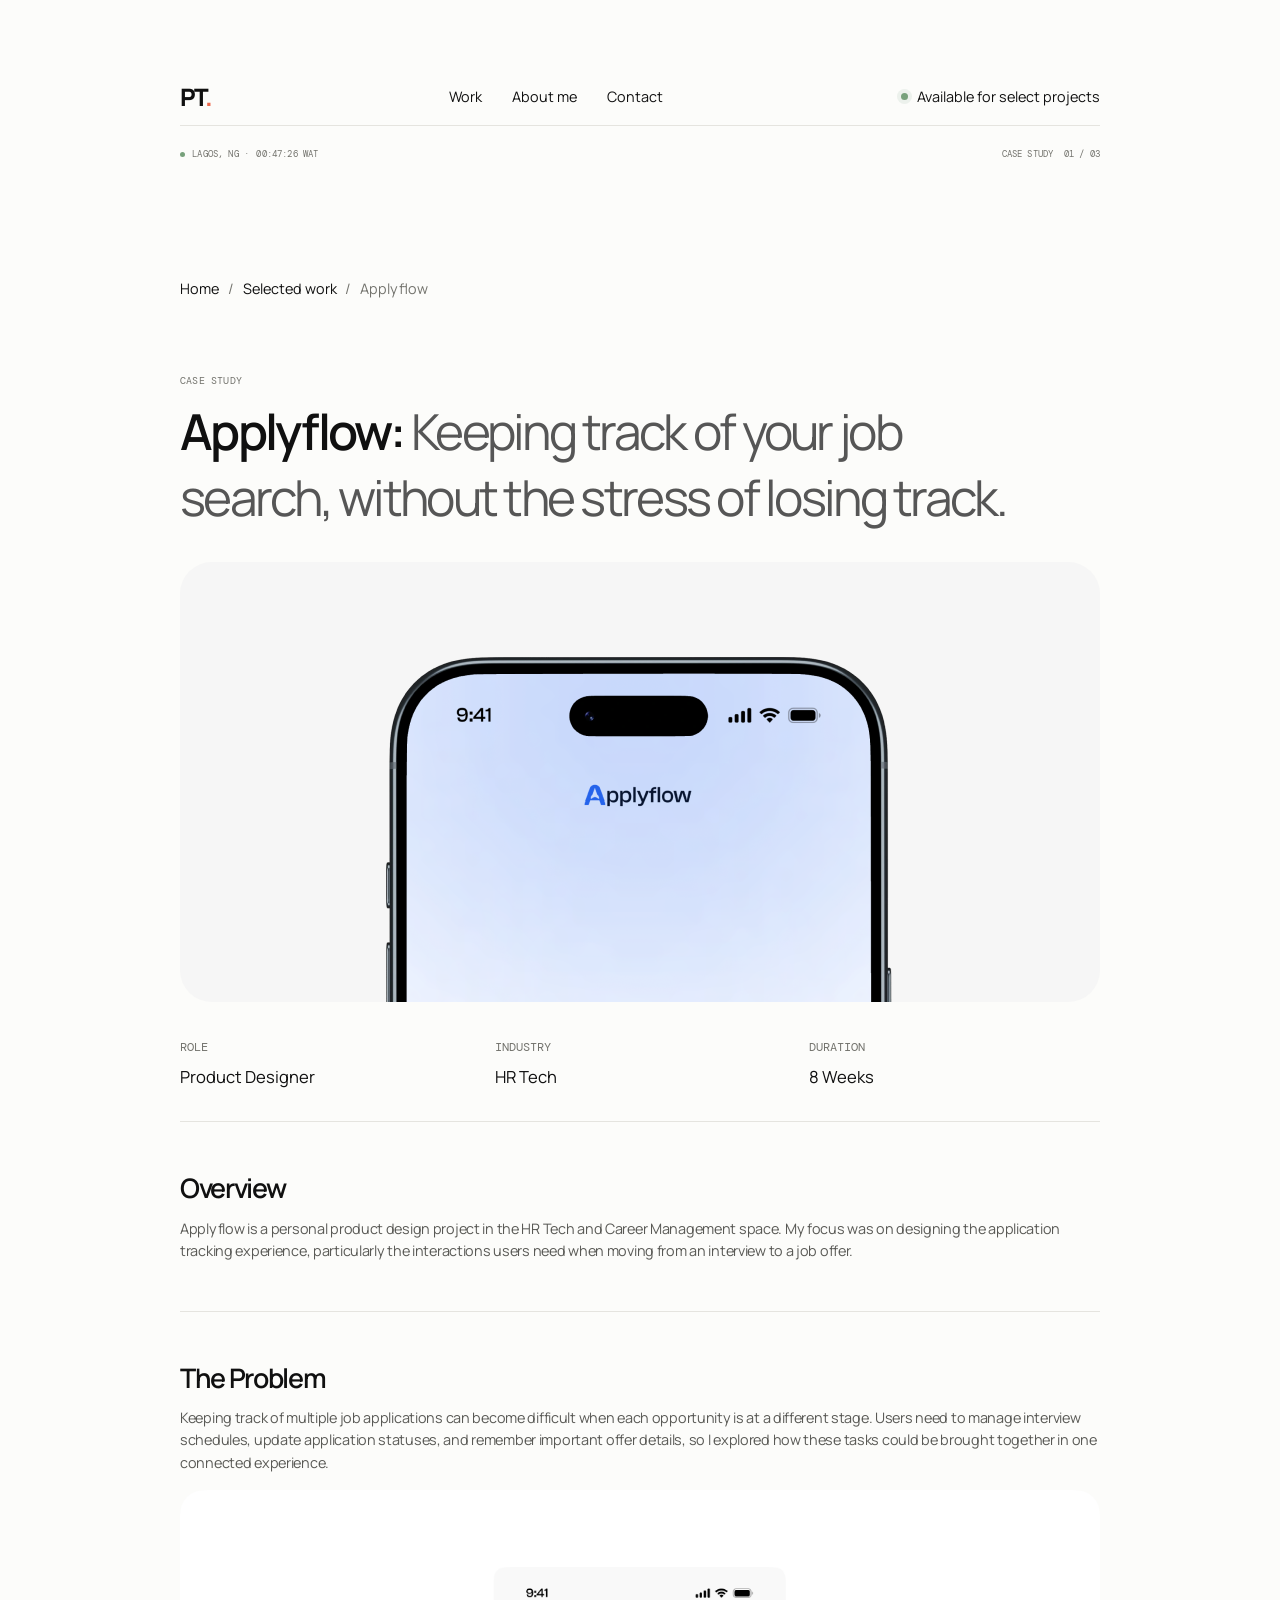
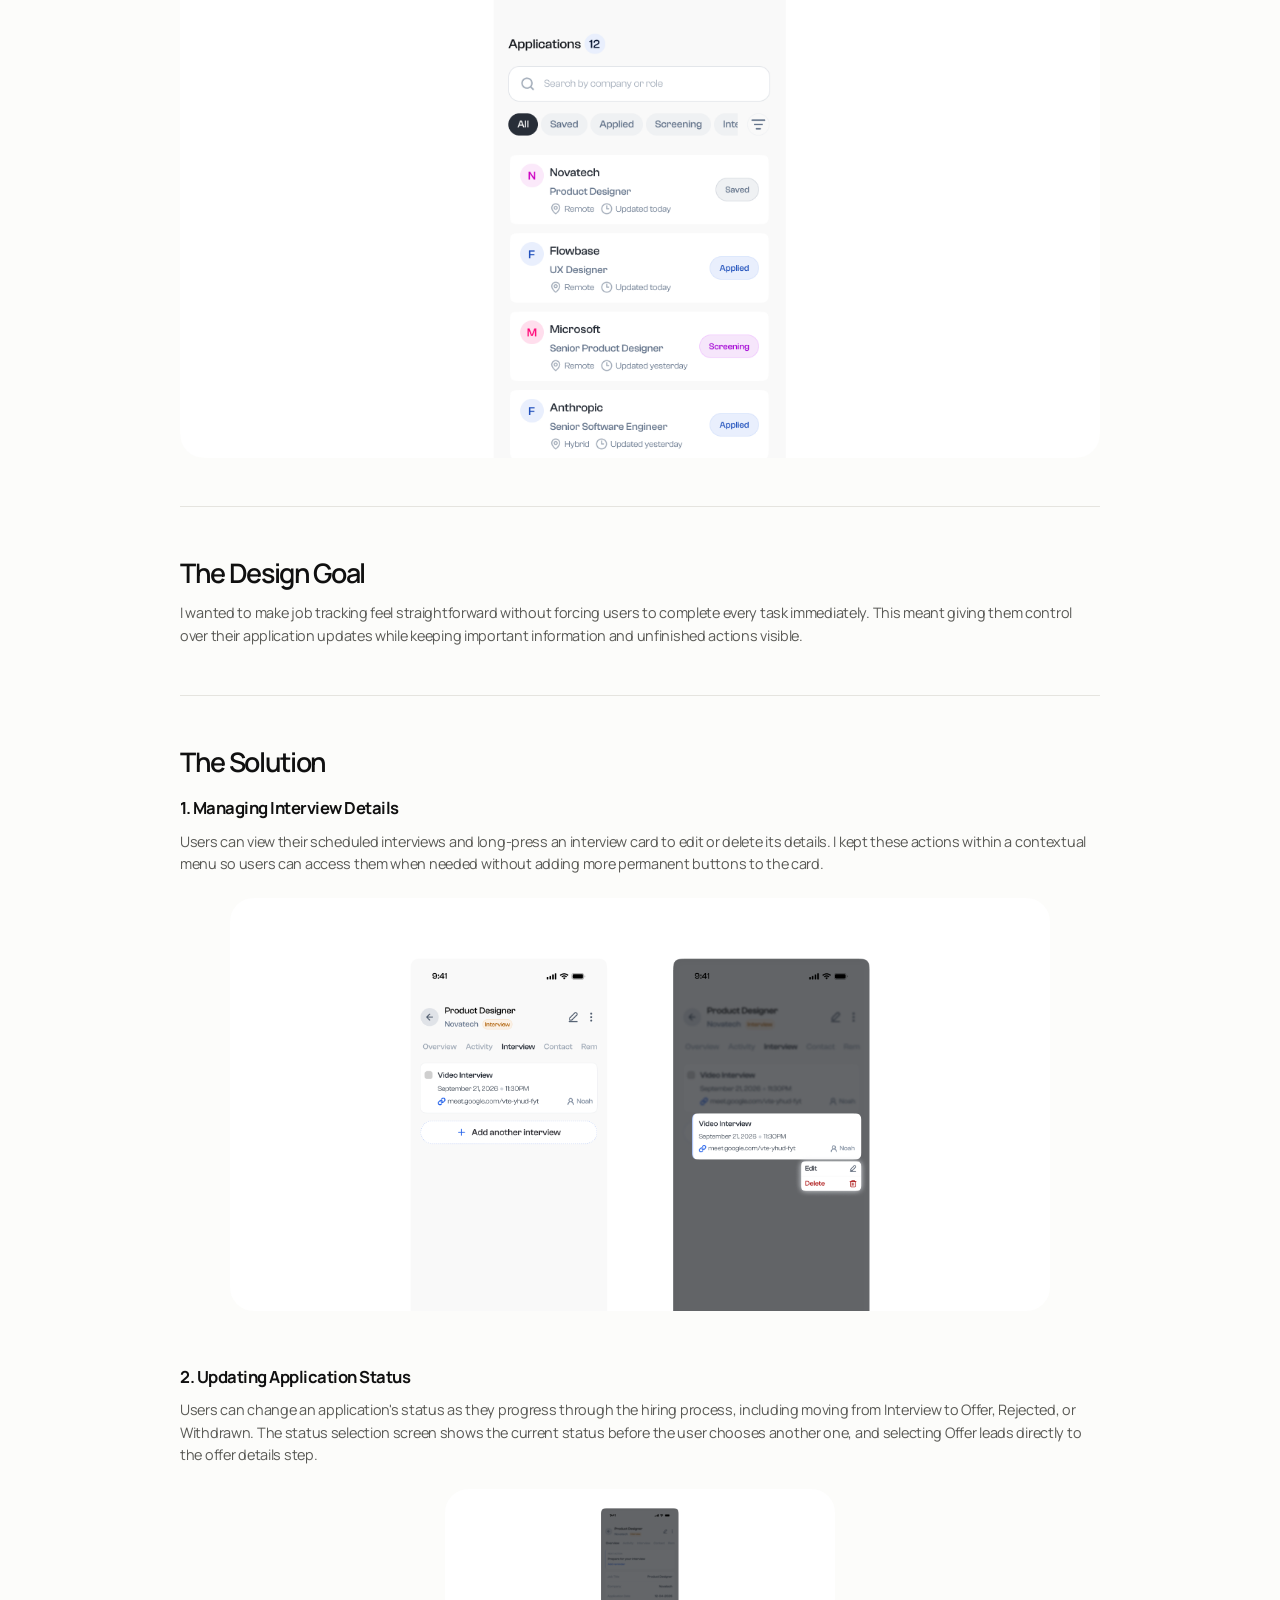
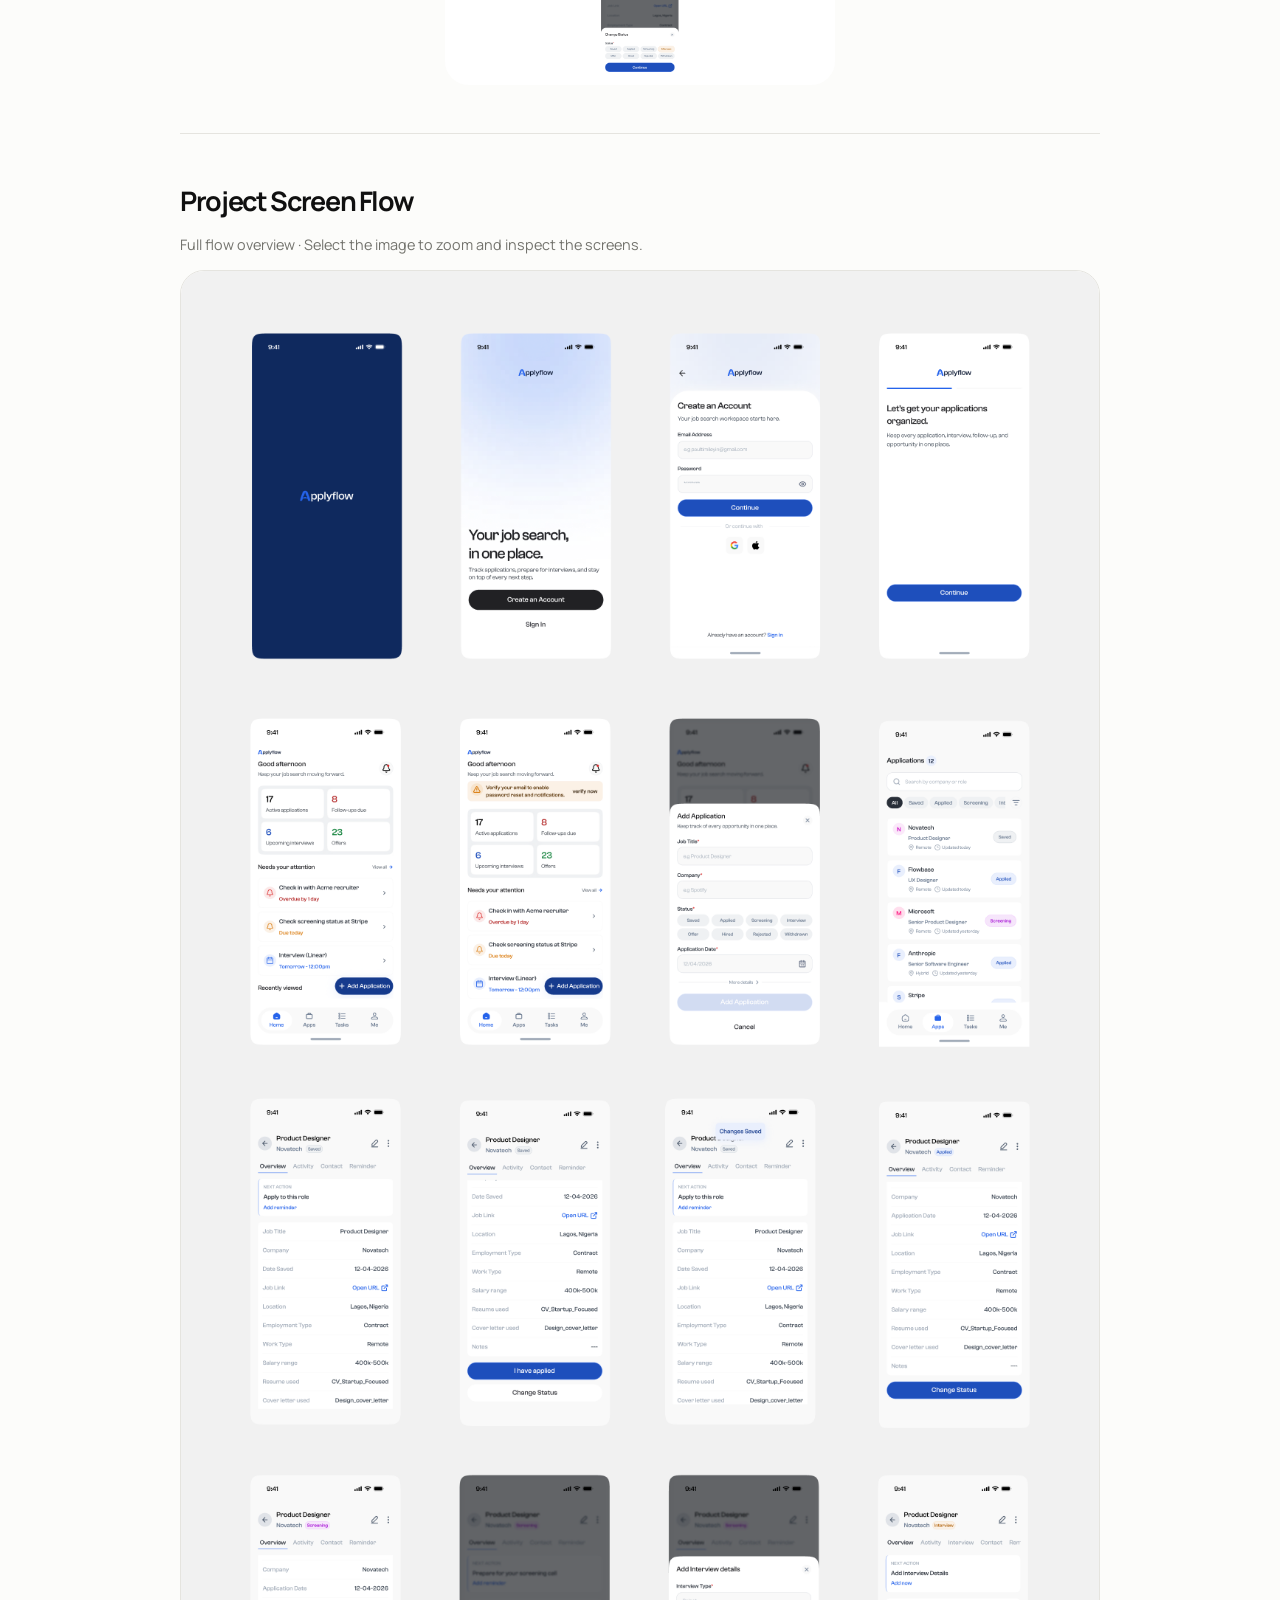
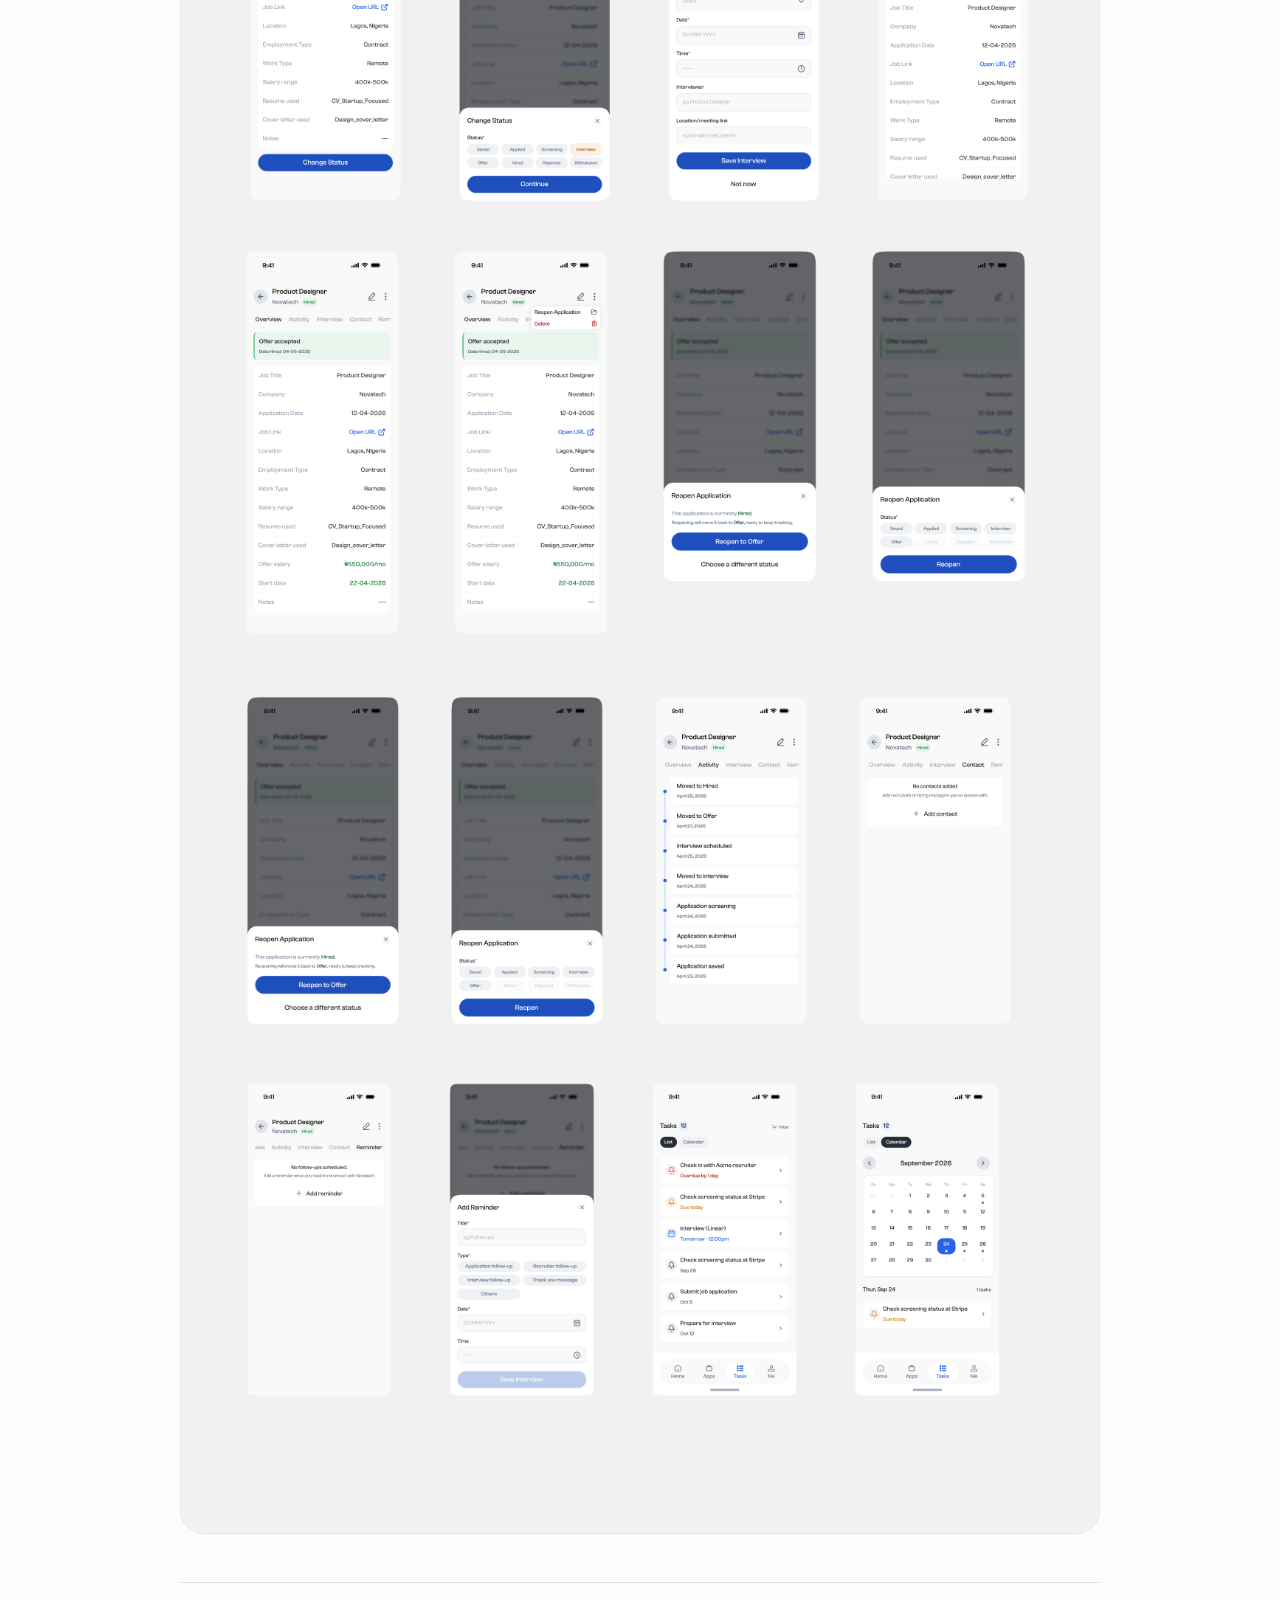
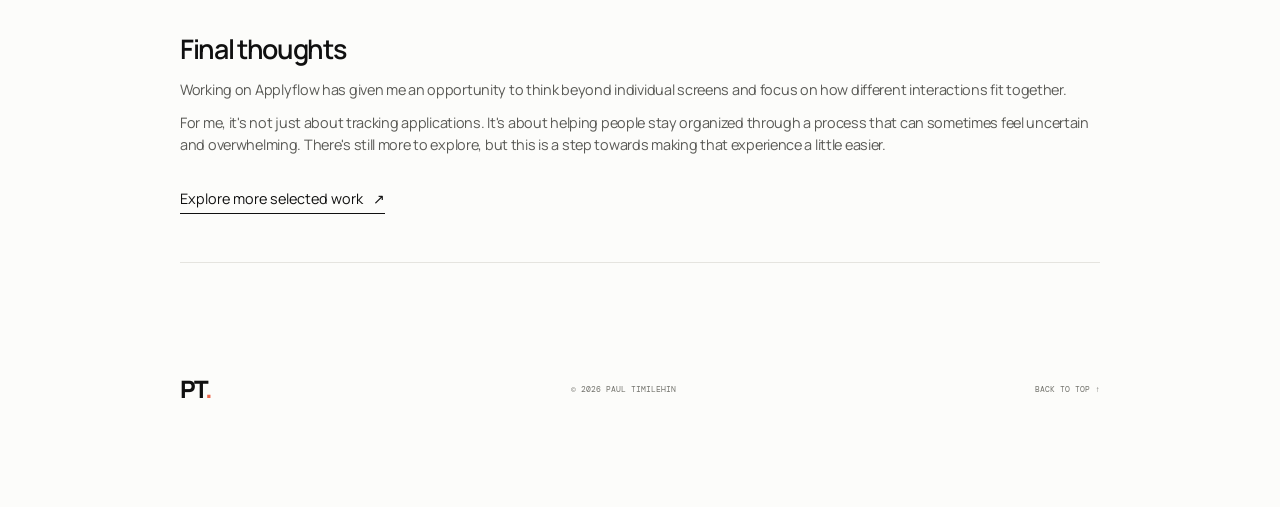
==== commit c871eb03: "Sync Applyflow case study copy with Figma" ====
--- a/applyflow.html
+++ b/applyflow.html
@@ -4,7 +4,7 @@
     <meta charset="UTF-8" />
     <meta name="viewport" content="width=device-width, initial-scale=1.0" />
     <meta name="theme-color" content="#fcfcfa" />
-    <meta name="description" content="How I designed Applyflow to track opportunities from Saved through the hiring process to Offer, Hired, or Declined." />
+    <meta name="description" content="How I designed Applyflow to help people track job applications and manage the interactions between interviews and offers." />
     <title>Applyflow — Paul Timilehin</title>
     <link rel="preconnect" href="https://fonts.googleapis.com" />
     <link rel="preconnect" href="https://fonts.gstatic.com" crossorigin />
@@ -39,9 +39,8 @@
           <div class="case-title-row">
             <div>
               <div class="section-kicker">CASE STUDY</div>
-              <h1 id="case-title">Applyflow: <span>Track every opportunity from Saved to Offer, Hired, or Declined.</span></h1>
+              <h1 id="case-title">Applyflow: <span>Keeping track of your job search, without the stress of losing track.</span></h1>
             </div>
-            <p class="case-deck">Designing the moments between interview, follow-up, and offer.</p>
           </div>
           <div class="case-cover" aria-label="Applyflow mobile interface and device mockup">
             <img src="assets/applyflow-figma-23-7455.png" alt="Applyflow phone mockup on a pale gray background" />
@@ -49,83 +48,47 @@
         </section>
 
         <section class="case-facts" aria-label="Project details">
-          <div><span>ROLE</span><p>Product designer · End to end</p></div>
+          <div><span>ROLE</span><p>Product Designer</p></div>
           <div><span>INDUSTRY</span><p>HR Tech</p></div>
-          <div><span>DURATION</span><p>8 weeks</p></div>
+          <div><span>DURATION</span><p>8 Weeks</p></div>
         </section>
 
-        <section class="case-brief" aria-labelledby="brief-title">
-          <div class="section-kicker">PROJECT BRIEF</div>
-          <h2 id="brief-title">One place to keep a multi-step job search moving.</h2>
-          <div class="brief-grid">
-            <div><span>PROJECT TYPE</span><p>Independent concept project</p></div>
-            <div><span>DESIGNED FOR</span><p>Job seekers managing multiple opportunities</p></div>
-            <div><span>DESIGN FOCUS</span><p>Application stages, interviews, reminders, and offer details</p></div>
-          </div>
-          <p class="brief-question"><strong>Design question</strong> How might one clear application flow help people keep track of each opportunity and its next step?</p>
-        </section>
-
-        <section class="case-intro case-copy-grid" aria-labelledby="overview-title">
-          <div class="section-kicker">OVERVIEW</div>
+        <section class="case-intro case-copy-grid case-copy-wide" aria-labelledby="overview-title">
           <div class="case-copy">
-            <h2 id="overview-title">Application tracking, from Saved to Offer, Hired, or Declined.</h2>
-            <p>Applyflow is a personal product design project in the HR Tech and Career Management space. I designed an application tracking experience that follows each opportunity from Saved through application stages and interviews to a clear outcome: Offer, Hired, or Declined.</p>
+            <h2 id="overview-title">Overview</h2>
+            <p>Applyflow is a personal product design project in the HR Tech and Career Management space. My focus was on designing the application tracking experience, particularly the interactions users need when moving from an interview to a job offer.</p>
           </div>
         </section>
 
-        <section class="case-challenge case-copy-grid" aria-labelledby="challenge-title">
-          <div class="section-kicker">THE PROBLEM</div>
+        <section class="case-challenge case-copy-grid case-copy-wide" aria-labelledby="challenge-title">
           <div class="case-copy">
             <h2 id="challenge-title">The Problem</h2>
-            <p>When opportunities move through different stages, job seekers must juggle interview schedules, status updates, follow-ups, and offer details. Those tasks can become fragmented and easy to lose track of. I explored how to bring the key details and next actions into one connected application experience.</p>
+            <p>Keeping track of multiple job applications can become difficult when each opportunity is at a different stage. Users need to manage interview schedules, update application statuses, and remember important offer details, so I explored how these tasks could be brought together in one connected experience.</p>
           </div>
           <div class="case-wide-visual"><img src="assets/applyflow-figma-26-7613.png" alt="Applyflow applications list on a mobile device" loading="lazy" decoding="async" /></div>
         </section>
 
-        <section class="case-copy-grid" aria-labelledby="goal-title">
-          <div class="section-kicker">THE DESIGN GOAL</div>
+        <section class="case-copy-grid case-copy-wide" aria-labelledby="goal-title">
           <div class="case-copy">
             <h2 id="goal-title">The Design Goal</h2>
-            <p>My goal was to make job tracking straightforward without forcing people to complete everything at once. I designed for two needs: users should control when they update an application, while important details and unfinished actions remain easy to find.</p>
+            <p>I wanted to make job tracking feel straightforward without forcing users to complete every task immediately. This meant giving them control over their application updates while keeping important information and unfinished actions visible.</p>
           </div>
         </section>
 
         <section class="case-solution" aria-labelledby="solution-title">
-          <div class="case-copy-grid case-solution-copy">
-            <div class="section-kicker">THE SOLUTION</div>
+          <div class="case-copy-grid case-copy-wide case-solution-copy">
             <div class="case-copy">
               <h2 id="solution-title">The Solution</h2>
               <h3>1. Managing Interview Details</h3>
-              <p>People can review scheduled interviews and long-press a card to edit or delete its details. I placed these less frequent actions in a contextual menu: they stay available when needed without adding permanent controls to every card.</p>
+              <p>Users can view their scheduled interviews and long-press an interview card to edit or delete its details. I kept these actions within a contextual menu so users can access them when needed without adding more permanent buttons to the card.</p>
             </div>
           </div>
           <img src="assets/applyflow-figma-26-8678.png" alt="Interview details screen with a contextual edit and delete menu" loading="lazy" decoding="async" />
           <div class="case-copy case-solution-followup">
             <h3>2. Updating Application Status</h3>
-            <p>People can move an application from Saved through Applied, Screening, and Interview, then record the outcome as Offer, Hired, or Declined. The status sheet makes the current stage clear before a change. Choosing Offer leads directly to the offer details step, while Hired and Declined record the final outcome.</p>
+            <p>Users can change an application's status as they progress through the hiring process, including moving from Interview to Offer, Rejected, or Withdrawn. The status selection screen shows the current status before the user chooses another one, and selecting Offer leads directly to the offer details step.</p>
           </div>
           <img class="case-solution-status" src="assets/applyflow-figma-26-9457.png" alt="Application details screen with a change status sheet" loading="lazy" decoding="async" />
-        </section>
-
-        <section class="case-decisions case-copy-grid" aria-labelledby="decisions-title">
-          <div class="section-kicker">DESIGN DECISIONS</div>
-          <div class="case-copy">
-            <h2 id="decisions-title">Make progress visible without making the flow feel heavy.</h2>
-            <ul class="decision-list">
-              <li><strong>Use one status model.</strong> Keep each opportunity in a recognizable stage, from Saved through the active process to its final outcome.</li>
-              <li><strong>Keep the next action close.</strong> Show relevant interview, reminder, and offer details in the application context so users can act without losing their place.</li>
-              <li><strong>Make infrequent actions contextual.</strong> Put edit and delete options behind a long-press menu to keep interview cards focused on the information people scan most.</li>
-            </ul>
-          </div>
-        </section>
-
-        <section class="case-end-to-end case-copy-grid" aria-labelledby="journey-title">
-          <div class="section-kicker">END-TO-END FLOW</div>
-          <div class="case-copy">
-            <h2 id="journey-title">One connected journey, from onboarding to outcome.</h2>
-            <p>The flow starts by helping people set up their account, then brings saved opportunities into a trackable application list. From each application, users can review key details, manage interviews and reminders, update the current stage, and capture offer information when they reach that point.</p>
-            <p>A shared status model ties the screens together, so people can see what needs attention and move an application forward—from Saved through the hiring process to Offer, Hired, or Declined.</p>
-          </div>
         </section>
 
         <section class="case-flow" aria-labelledby="flow-title">
@@ -151,12 +114,11 @@
           </dialog>
         </section>
 
-        <section class="case-outcome case-copy-grid" aria-labelledby="outcome-title">
-          <div class="section-kicker">FINAL THOUGHTS</div>
+        <section class="case-outcome case-copy-grid case-copy-wide" aria-labelledby="outcome-title">
           <div class="case-copy">
             <h2 id="outcome-title">Final thoughts</h2>
-            <p>Designing Applyflow meant connecting the small decisions across a job search: how an application moves between stages, which details matter at each step, and when to surface an action. I focused on making that progression—from Saved through each active stage to Offer, Hired, or Declined—clear without adding unnecessary friction.</p>
-            <p>Validation is the next step: test the stage model and key flows with job seekers, then refine the experience based on where they need more clarity or control. No user testing or outcome metrics are claimed for this concept.</p>
+            <p>Working on Applyflow has given me an opportunity to think beyond individual screens and focus on how different interactions fit together.</p>
+            <p>For me, it's not just about tracking applications. It's about helping people stay organized through a process that can sometimes feel uncertain and overwhelming. There's still more to explore, but this is a step towards making that experience a little easier.</p>
             <a class="case-next" href="index.html#work">Explore more selected work <span aria-hidden="true">↗</span></a>
           </div>
         </section>
--- a/styles.css
+++ b/styles.css
@@ -20,7 +20,7 @@
   --sage: #83957e;
   --lilac: #c8b9df;
   --green: var(--md-primary);
-  --page-gutter: clamp(1.25rem, 6vw, 6rem);
+  --page-gutter: 180px;
   --space-1: 4px;
   --space-2: 8px;
   --space-3: 12px;
@@ -408,6 +408,7 @@
 .reveal-delay-1 { transition-delay: .08s; }.reveal-delay-2 { transition-delay: .16s; }.reveal-delay-3 { transition-delay: .24s; }
 
 @media (max-width: 1050px) {
+  :root { --page-gutter: clamp(1.25rem, 5vw, 3rem); }
   .site-shell { padding-right: var(--page-gutter); padding-left: var(--page-gutter); }
   .hero-intro { grid-template-columns: minmax(220px, .9fr) minmax(390px, 1.1fr); gap: 6%; }
   .designer-label span { font-size: 19px; }
@@ -548,8 +549,10 @@
 .case-facts span { color: var(--muted); font: var(--type-xs) var(--mono); }
 .case-facts p { margin: .55rem 0 0; font-size: var(--type-base); line-height: 1.45; }
 .case-copy-grid { display: grid; grid-template-columns: minmax(150px, .65fr) minmax(0, 1.35fr); gap: 2rem; padding: clamp(3.5rem, 7vw, 6rem) 0; border-bottom: 1px solid var(--line); }
+.case-copy-grid.case-copy-wide { grid-template-columns: minmax(0,1fr); }
+.case-copy-grid.case-copy-wide .case-copy { grid-column: 1 / -1; }
 .case-copy-grid>.section-kicker { padding-top: .65rem; }
-.case-copy { max-width: 780px; }
+.case-copy { width: 100%; max-width: none; }
 .case-copy h2, .case-showcase h2 { margin: 0; max-width: 780px; font-size: clamp(2rem, 4.8vw, 4.6rem); line-height: 1.06; letter-spacing: -.075em; font-weight: 600; text-wrap: balance; }
 .case-copy>p, .case-showcase-copy>p { max-width: 620px; margin: 1.5rem 0 0; color: #595955; font-size: clamp(1rem, .9rem + .45vw, 1.3rem); line-height: 1.75; }
 .case-callout { display: flex; gap: 1.2rem; align-items: flex-start; margin-top: 3rem; padding: 1.6rem 0 0; border-top: 1px solid var(--line); }
@@ -577,6 +580,7 @@
 .case-copy-grid>.section-kicker { grid-column: 1 / -1; padding: 0; }
 .case-copy-grid .case-copy { grid-column: 1 / -1; }
 .case-copy h2, .case-showcase h2 { font-size: clamp(1.5rem, 2.1vw, 1.9rem); line-height: 1.35; letter-spacing: -.05em; }
+.case-copy h2 { max-width: none; }
 .case-copy>p { max-width: none; margin-top: .7rem; font-size: clamp(.9rem, 1vw, 1rem); line-height: 1.55; letter-spacing: -.02em; }
 .case-overview-visual { grid-column: 1 / -1; width: 100%; overflow: hidden; border-radius: var(--shape-lg); }
 .case-overview-visual img, .case-wide-visual img, .case-flow img { display: block; width: 100%; height: auto; }
@@ -610,6 +614,7 @@
 .case-cta { display: none; }
 
 @media (max-width: 760px) {
+  :root { --page-gutter: clamp(1.25rem, 5vw, 2.25rem); }
   .case-shell { padding-top: 28px; }
   .case-title-row { display: block; margin-top: 2.5rem; }
   .case-title-row h1 { font-size: clamp(2rem, 7vw, 2.8rem); line-height: 1.3; }
@@ -684,6 +689,10 @@
 .about-lede { margin: 1.2rem 0 0; color: var(--muted); font-size: clamp(1.05rem,1.5vw,1.45rem); line-height: 1.5; letter-spacing: -.035em; }
 .about-copy { max-width: 780px; margin-left: 0; }
 .about-copy>p { margin: 0 0 1.25rem; color: #454540; font-size: clamp(1rem,1rem + .25vw,1.15rem); line-height: 1.8; letter-spacing: -.018em; }
+.about-tools { margin-top: 2rem; }
+.about-tools h2 { margin: 0 0 .85rem; font: 500 10px var(--mono); letter-spacing: .08em; text-transform: uppercase; color: var(--muted); }
+.about-tools ul { display: flex; flex-wrap: wrap; gap: .6rem; margin: 0; padding: 0; list-style: none; }
+.about-tools li { padding: .55rem .8rem; border: 1px solid var(--line); border-radius: 999px; color: var(--ink); font-size: .9rem; line-height: 1; }
 .about-signoff { margin-top: 2.5rem; padding-top: 1.5rem; border-top: 1px solid var(--line); }
 .about-signoff>span { color: var(--muted); font: 10px var(--mono); }
 .about-signature { margin: .25rem 0 0; color: var(--ink); font: 600 clamp(2.4rem,5vw,4rem)/1.1 "Caveat", cursive; letter-spacing: -.035em; transform: rotate(-3deg); transform-origin: left center; }
